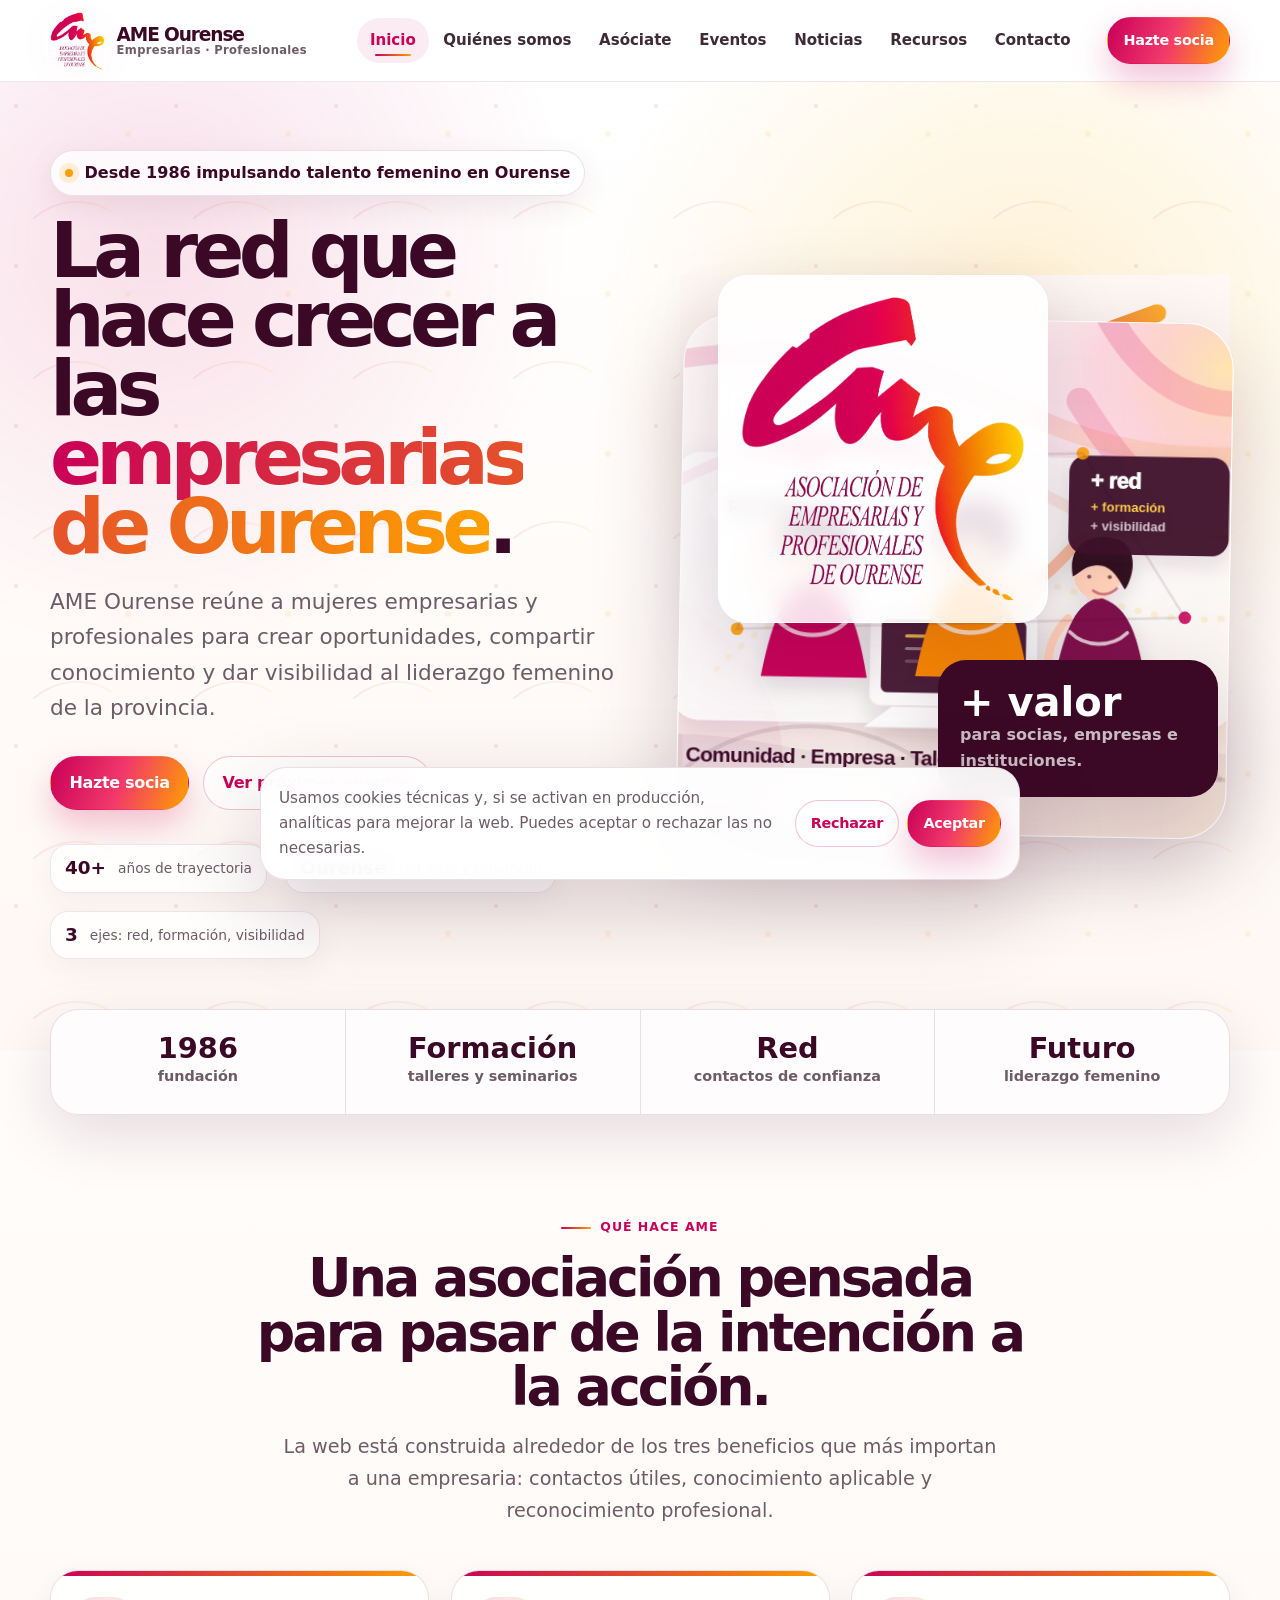
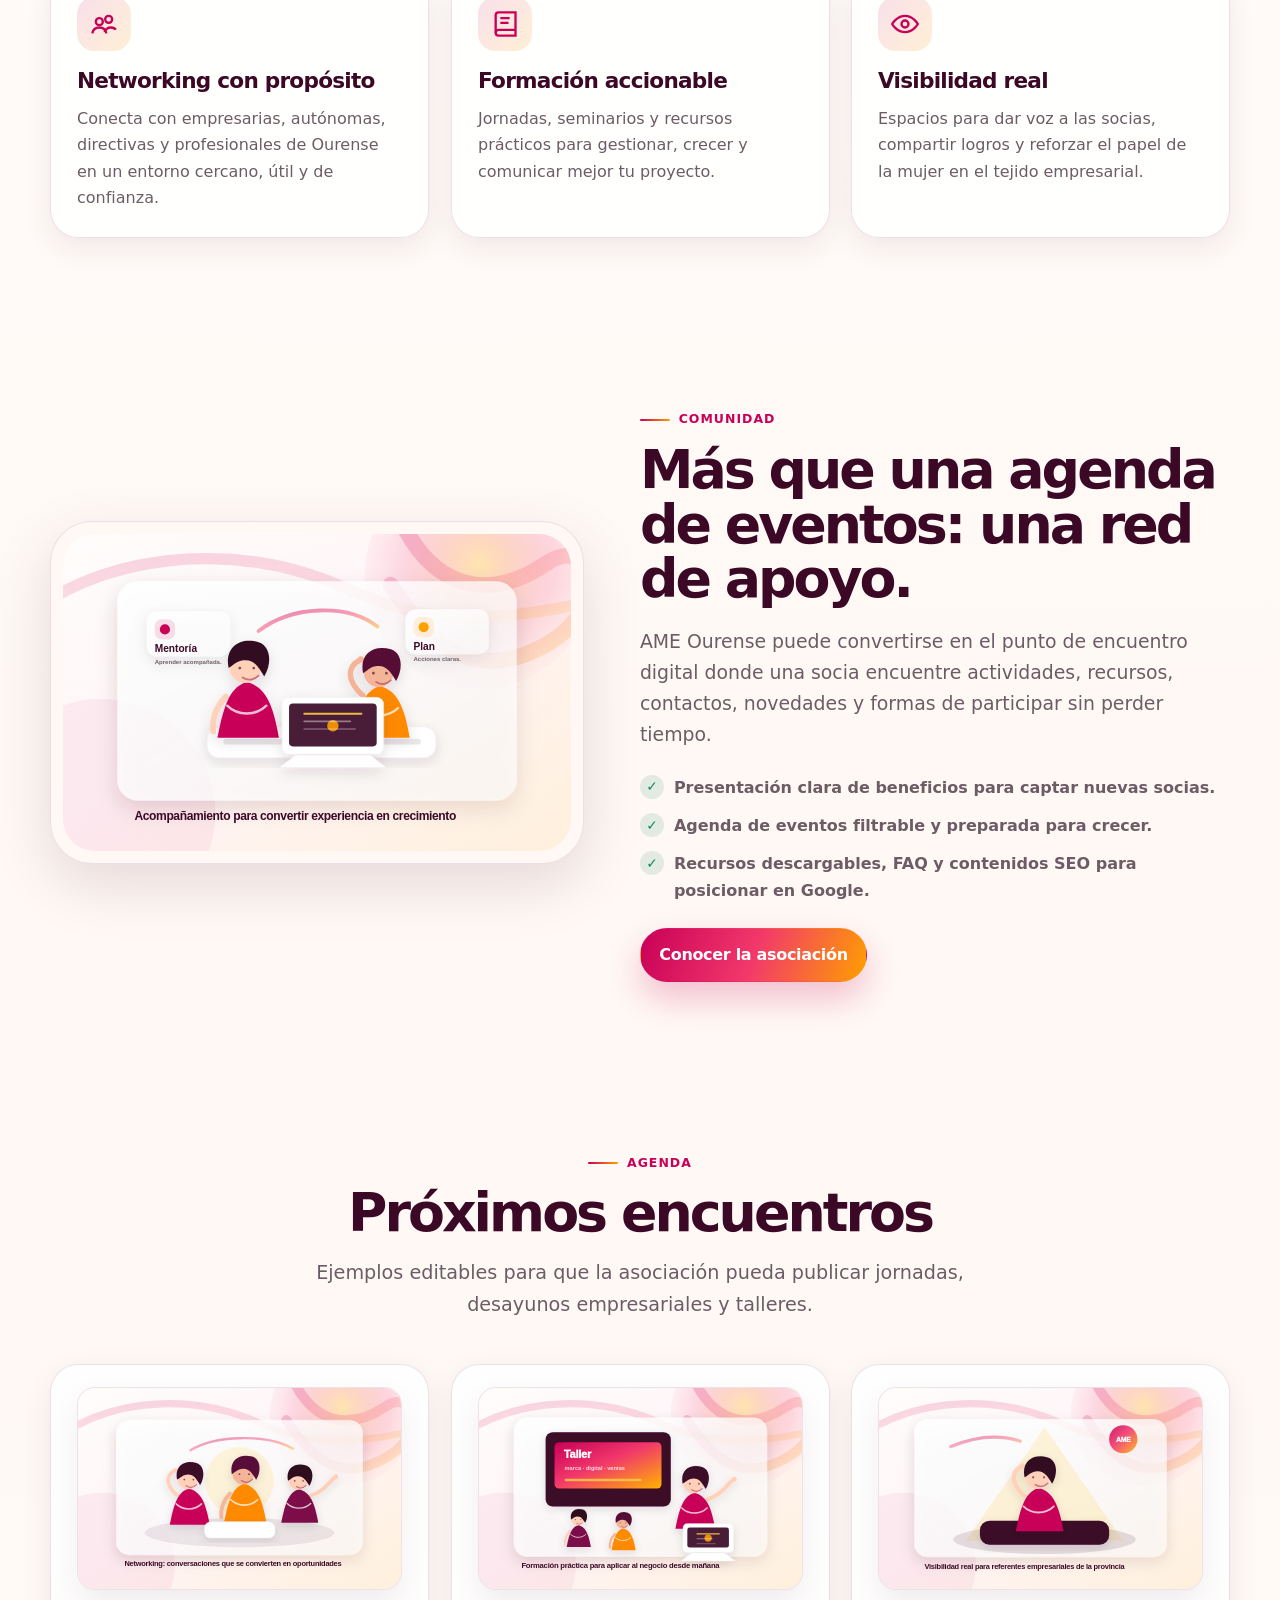
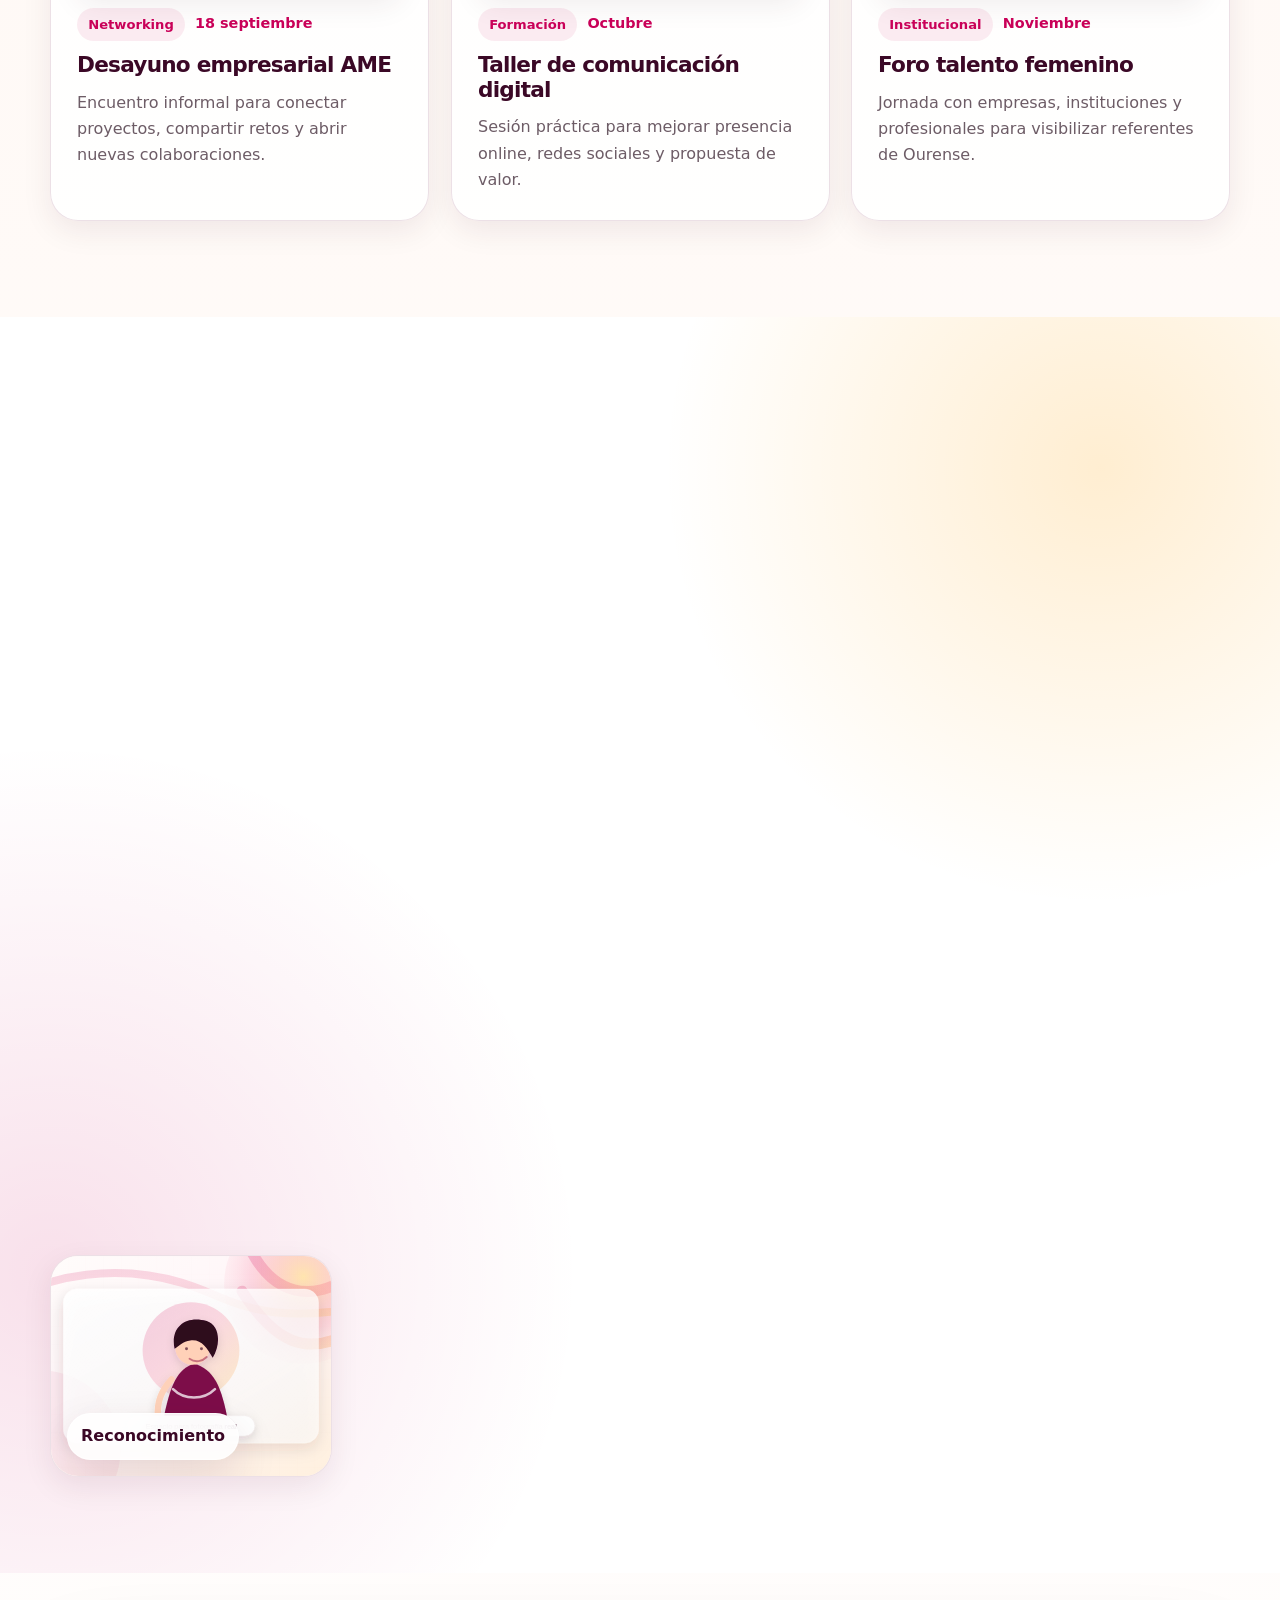
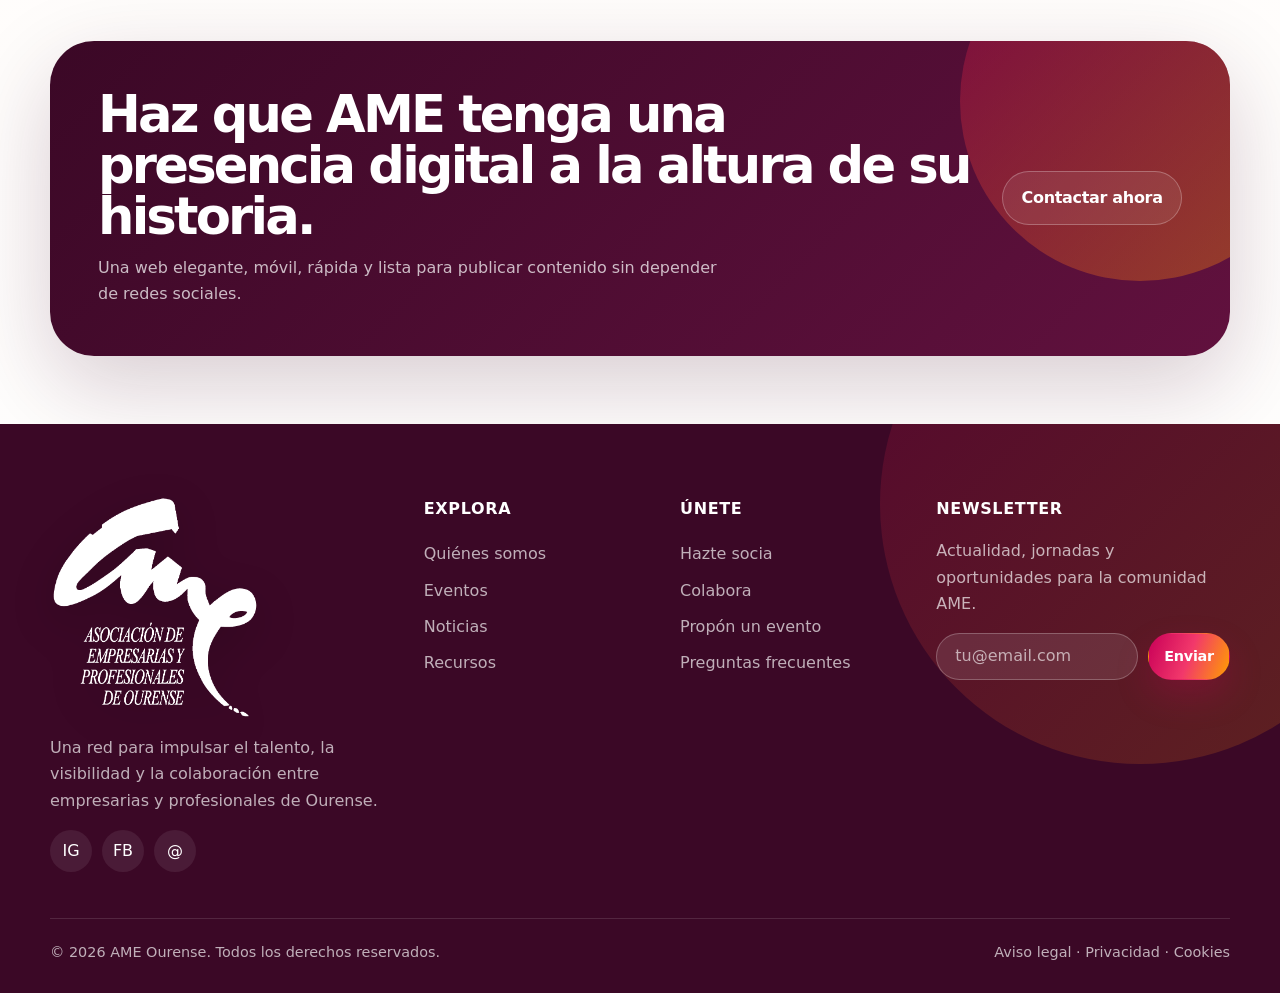
==== index.html @ e8eaccf3 "Primera version web AME Ourense" ====
<!doctype html>
<html lang="es">
<head>
  <meta charset="utf-8">
  <meta name="viewport" content="width=device-width, initial-scale=1">
  <title>AME Ourense — Asociación de Empresarias y Profesionales de Ourense</title>
  <meta name="description" content="Red de empresarias y profesionales de Ourense: formación, networking, visibilidad y apoyo al liderazgo femenino.">
  <meta name="theme-color" content="#c90058">
  <meta name="robots" content="index, follow">
  <meta property="og:type" content="website">
  <meta property="og:locale" content="es_ES">
  <meta property="og:title" content="AME Ourense — Asociación de Empresarias y Profesionales de Ourense">
  <meta property="og:description" content="Red de empresarias y profesionales de Ourense: formación, networking, visibilidad y apoyo al liderazgo femenino.">
  <meta property="og:image" content="assets/img/og-ame.jpg">
  <meta name="twitter:card" content="summary_large_image">
  <link rel="icon" href="assets/icons/favicon.svg" type="image/svg+xml">
  <link rel="apple-touch-icon" href="assets/icons/apple-touch-icon.png">
  <link rel="manifest" href="site.webmanifest">
  <link rel="preload" href="assets/css/styles.css" as="style">
  <link rel="stylesheet" href="assets/css/styles.css">
  
</head>
<body data-page="inicio">
  <a class="skip-link" href="#contenido">Saltar al contenido</a>
  <header class="site-header" aria-label="Cabecera principal">
    <div class="container nav-wrap">
      <a class="brand" href="index.html" aria-label="AME Ourense inicio">
        <img src="assets/img/logo-ame-transparent.png" alt="Logo AME Ourense">
        <span class="brand-text"><span class="brand-name">AME Ourense</span><span class="brand-kicker">Empresarias · Profesionales</span></span>
      </a>
      <nav class="main-nav" aria-label="Navegación principal">
        <a href="index.html" data-nav="inicio">Inicio</a>
<a href="sobre.html" data-nav="sobre">Quiénes somos</a>
<a href="asociate.html" data-nav="asociate">Asóciate</a>
<a href="eventos.html" data-nav="eventos">Eventos</a>
<a href="noticias.html" data-nav="noticias">Noticias</a>
<a href="recursos.html" data-nav="recursos">Recursos</a>
<a href="contacto.html" data-nav="contacto">Contacto</a>
      </nav>
      <div class="nav-actions">
        <a class="btn btn-primary btn-small" href="asociate.html">Hazte socia</a>
        <button class="menu-toggle" aria-label="Abrir menú" aria-expanded="false"><span></span><span></span><span></span></button>
      </div>
    </div>
  </header>
  <main id="contenido">

    <section class="hero">
      <div class="container hero-grid">
        <div class="hero-copy-wrap reveal">
          <div class="hero-badge"><span class="icon-dot"></span> Desde 1986 impulsando talento femenino en Ourense</div>
          <h1>La red que hace crecer a las <span class="gradient-text">empresarias de Ourense</span>.</h1>
          <p class="hero-copy">AME Ourense reúne a mujeres empresarias y profesionales para crear oportunidades, compartir conocimiento y dar visibilidad al liderazgo femenino de la provincia.</p>
          <div class="hero-actions">
            <a href="asociate.html" class="btn btn-primary">Hazte socia</a>
            <a href="eventos.html" class="btn btn-outline">Ver próximos eventos</a>
          </div>
          <div class="hero-proof" aria-label="Datos destacados">
            <div class="proof-card"><strong>40+</strong><span>años de trayectoria</span></div>
            <div class="proof-card"><strong>Ourense</strong><span>red local y provincial</span></div>
            <div class="proof-card"><strong>3</strong><span>ejes: red, formación, visibilidad</span></div>
          </div>
        </div>
        <div class="hero-visual reveal" aria-hidden="true">
          <span class="ribbon r1"></span><span class="ribbon r2"></span>
          <div class="hero-visual-card"><img class="illustration" src="assets/img/visuals/hero-women-business.svg" alt="Ilustración de empresarias y profesionales conectadas"></div>
          <div class="logo-floating"><img src="assets/img/logo-ame-transparent.png" alt="Logo AME Ourense"></div>
          <div class="metric-floating"><b>+ valor</b><span>para socias, empresas e instituciones.</span></div>
        </div>
      </div>
    </section>
    <section class="logo-strip">
      <div class="container strip-card reveal stagger">
        <div class="strip-item" style="--i:0"><strong>1986</strong><span>fundación</span></div>
        <div class="strip-item" style="--i:1"><strong>Formación</strong><span>talleres y seminarios</span></div>
        <div class="strip-item" style="--i:2"><strong>Red</strong><span>contactos de confianza</span></div>
        <div class="strip-item" style="--i:3"><strong>Futuro</strong><span>liderazgo femenino</span></div>
      </div>
    </section>
    <section class="section">
      <div class="container">
        <div class="section-head reveal"><span class="eyebrow">Qué hace AME</span><h2 class="section-title">Una asociación pensada para pasar de la intención a la acción.</h2><p class="section-subtitle">La web está construida alrededor de los tres beneficios que más importan a una empresaria: contactos útiles, conocimiento aplicable y reconocimiento profesional.</p></div>
        <div class="card-grid stagger"><article class="feature-card reveal" style="--i:0"><div class="card-icon"><svg viewBox="0 0 24 24" fill="none" stroke="currentColor" stroke-width="2"><path d="M16 11c1.66 0 3-1.34 3-3s-1.34-3-3-3-3 1.34-3 3 1.34 3 3 3Z"/><path d="M8 13c1.66 0 3-1.34 3-3S9.66 7 8 7s-3 1.34-3 3 1.34 3 3 3Z"/><path d="M2 20c.6-3.4 2.7-5 6-5s5.4 1.6 6 5"/><path d="M12.5 19c.8-2.7 2.8-4 5.5-4 2 0 3.4.7 4 2"/></svg></div><h3>Networking con propósito</h3><p>Conecta con empresarias, autónomas, directivas y profesionales de Ourense en un entorno cercano, útil y de confianza.</p></article>
<article class="feature-card reveal" style="--i:1"><div class="card-icon"><svg viewBox="0 0 24 24" fill="none" stroke="currentColor" stroke-width="2"><path d="M4 19.5A2.5 2.5 0 0 1 6.5 17H21"/><path d="M6.5 2H21v20H6.5A2.5 2.5 0 0 1 4 19.5v-15A2.5 2.5 0 0 1 6.5 2Z"/><path d="M8 7h8M8 11h7"/></svg></div><h3>Formación accionable</h3><p>Jornadas, seminarios y recursos prácticos para gestionar, crecer y comunicar mejor tu proyecto.</p></article>
<article class="feature-card reveal" style="--i:2"><div class="card-icon"><svg viewBox="0 0 24 24" fill="none" stroke="currentColor" stroke-width="2"><path d="M1 12s4-7 11-7 11 7 11 7-4 7-11 7S1 12 1 12Z"/><circle cx="12" cy="12" r="3"/></svg></div><h3>Visibilidad real</h3><p>Espacios para dar voz a las socias, compartir logros y reforzar el papel de la mujer en el tejido empresarial.</p></article></div>
      </div>
    </section>
    <section class="section section-tight">
      <div class="container split">
        <div class="image-card reveal"><img src="assets/img/visuals/gallery-mentoring.svg" alt="Ilustración de mentoría empresarial"></div>
        <div class="reveal">
          <span class="eyebrow">Comunidad</span><h2 class="section-title">Más que una agenda de eventos: una red de apoyo.</h2>
          <p class="lead">AME Ourense puede convertirse en el punto de encuentro digital donde una socia encuentre actividades, recursos, contactos, novedades y formas de participar sin perder tiempo.</p>
          <ul class="check-list">
            <li>Presentación clara de beneficios para captar nuevas socias.</li>
            <li>Agenda de eventos filtrable y preparada para crecer.</li>
            <li>Recursos descargables, FAQ y contenidos SEO para posicionar en Google.</li>
          </ul>
          <a class="btn btn-primary" href="sobre.html">Conocer la asociación</a>
        </div>
      </div>
    </section>
    <section class="section">
      <div class="container">
        <div class="section-head reveal"><span class="eyebrow">Agenda</span><h2 class="section-title">Próximos encuentros</h2><p class="section-subtitle">Ejemplos editables para que la asociación pueda publicar jornadas, desayunos empresariales y talleres.</p></div>
        <div class="card-grid stagger">
          <article class="event-card reveal" style="--i:0"><img class="card-media" src="assets/img/visuals/gallery-networking.svg" alt="Networking empresarial" loading="lazy"><div class="event-meta"><span class="pill">Networking</span><span>18 septiembre</span></div><h3>Desayuno empresarial AME</h3><p>Encuentro informal para conectar proyectos, compartir retos y abrir nuevas colaboraciones.</p></article>
          <article class="event-card reveal" style="--i:1"><img class="card-media" src="assets/img/visuals/gallery-training.svg" alt="Taller de comunicación digital" loading="lazy"><div class="event-meta"><span class="pill">Formación</span><span>Octubre</span></div><h3>Taller de comunicación digital</h3><p>Sesión práctica para mejorar presencia online, redes sociales y propuesta de valor.</p></article>
          <article class="event-card reveal" style="--i:2"><img class="card-media" src="assets/img/visuals/gallery-visibility.svg" alt="Foro de talento femenino" loading="lazy"><div class="event-meta"><span class="pill">Institucional</span><span>Noviembre</span></div><h3>Foro talento femenino</h3><p>Jornada con empresas, instituciones y profesionales para visibilizar referentes de Ourense.</p></article>
        </div>
      </div>
    </section>

<section class="section visual-gallery-section">
  <div class="container">
    <div class="section-head reveal"><span class="eyebrow">Identidad visual</span><h2 class="section-title">Una web más viva: imágenes para explicar comunidad, liderazgo y acción.</h2><p class="section-subtitle">Galería de ilustraciones originales incluidas en el paquete. Se pueden usar como cabeceras, publicaciones, banners o reemplazar por fotografías reales de AME cuando estén disponibles.</p></div>
    <div class="visual-gallery stagger">
      <figure class="visual-tile visual-tile-large reveal" style="--i:0"><img src="assets/img/visuals/gallery-leadership.svg" alt="Ilustración de liderazgo empresarial femenino" loading="lazy"><figcaption>Liderazgo empresarial</figcaption></figure>
      <figure class="visual-tile reveal" style="--i:1"><img src="assets/img/visuals/gallery-networking.svg" alt="Ilustración de networking empresarial" loading="lazy"><figcaption>Networking</figcaption></figure>
      <figure class="visual-tile reveal" style="--i:2"><img src="assets/img/visuals/gallery-training.svg" alt="Ilustración de formación profesional" loading="lazy"><figcaption>Formación</figcaption></figure>
      <figure class="visual-tile reveal" style="--i:3"><img src="assets/img/visuals/gallery-mentoring.svg" alt="Ilustración de mentoría y acompañamiento" loading="lazy"><figcaption>Mentoría</figcaption></figure>
      <figure class="visual-tile reveal" style="--i:4"><img src="assets/img/visuals/gallery-partnership.svg" alt="Ilustración de alianzas empresariales" loading="lazy"><figcaption>Alianzas</figcaption></figure>
      <figure class="visual-tile reveal" style="--i:5"><img src="assets/img/visuals/member-spotlight-3.svg" alt="Ilustración de reconocimiento a socias" loading="lazy"><figcaption>Reconocimiento</figcaption></figure>
    </div>
  </div>
</section>
    <section class="section section-tight">
      <div class="container band reveal">
        <div class="band-content">
          <div><h2>Haz que AME tenga una presencia digital a la altura de su historia.</h2><p>Una web elegante, móvil, rápida y lista para publicar contenido sin depender de redes sociales.</p></div>
          <a class="btn btn-outline" href="contacto.html">Contactar ahora</a>
        </div>
      </div>
    </section>

  </main>
  <footer class="site-footer">
    <div class="container footer-grid">
      <div class="footer-col">
        <img src="assets/img/logo-ame-white.png" class="footer-logo" alt="AME Ourense en blanco">
        <p>Una red para impulsar el talento, la visibilidad y la colaboración entre empresarias y profesionales de Ourense.</p>
        <div class="socials" aria-label="Redes sociales">
          <a href="https://www.instagram.com/ameourense/" aria-label="Instagram" target="_blank" rel="noopener">IG</a>
          <a href="https://www.facebook.com/AsociacionMujeresEmpresariasyProfesionalesOurense/" aria-label="Facebook" target="_blank" rel="noopener">FB</a>
          <a href="contacto.html" aria-label="Contacto por email">@</a>
        </div>
      </div>
      <div class="footer-col"><h3>Explora</h3>
        <a href="sobre.html">Quiénes somos</a><a href="eventos.html">Eventos</a><a href="noticias.html">Noticias</a><a href="recursos.html">Recursos</a>
      </div>
      <div class="footer-col"><h3>Únete</h3>
        <a href="asociate.html">Hazte socia</a><a href="contacto.html">Colabora</a><a href="contacto.html">Propón un evento</a><a href="recursos.html#faq">Preguntas frecuentes</a>
      </div>
      <div class="footer-col"><h3>Newsletter</h3>
        <p>Actualidad, jornadas y oportunidades para la comunidad AME.</p>
        <form class="newsletter" data-newsletter>
          <input type="email" placeholder="tu@email.com" aria-label="Email para newsletter" required>
          <button class="btn btn-primary btn-small" type="submit">Enviar</button>
        </form>
      </div>
    </div>
    <div class="container footer-bottom">
      <span>© <span id="year">2026</span> AME Ourense. Todos los derechos reservados.</span>
      <span><a href="aviso-legal.html">Aviso legal</a> · <a href="privacidad.html">Privacidad</a> · <a href="cookies.html">Cookies</a></span>
    </div>
  </footer>
  <div class="cookie-banner" role="dialog" aria-label="Aviso de cookies">
    <p>Usamos cookies técnicas y, si se activan en producción, analíticas para mejorar la web. Puedes aceptar o rechazar las no necesarias.</p>
    <div class="cookie-actions"><button class="btn btn-outline btn-small" data-cookie-choice="reject">Rechazar</button><button class="btn btn-primary btn-small" data-cookie-choice="accept">Aceptar</button></div>
  </div>
  <script src="assets/js/main.js" defer></script>
</body>
</html>
---- assets/css/styles.css ----
/*
  AME Ourense Premium Static Website
  Responsive, accessible and animated static package.
  Main colors inspired by the uploaded AME logo.
*/
:root{
  --ame-rose:#c90058;
  --ame-rose-2:#f2386b;
  --ame-orange:#ff9f00;
  --ame-gold:#ffcf4a;
  --ame-plum:#3b0826;
  --ame-ink:#23131d;
  --ame-muted:#6d5c66;
  --ame-line:#eadde4;
  --ame-soft:#fff8f4;
  --ame-soft-2:#f7eef4;
  --ame-white:#ffffff;
  --ame-success:#0f8a61;
  --shadow-sm:0 10px 30px rgba(59,8,38,.08);
  --shadow-md:0 20px 60px rgba(59,8,38,.13);
  --shadow-xl:0 30px 90px rgba(59,8,38,.20);
  --radius-lg:28px;
  --radius-md:18px;
  --radius-sm:12px;
  --container:1180px;
  --header-h:82px;
  --ease:cubic-bezier(.2,.75,.2,1);
}
*{box-sizing:border-box}
html{scroll-behavior:smooth; text-size-adjust:100%; -webkit-text-size-adjust:100%}
body{margin:0; font-family:Inter, ui-sans-serif, system-ui, -apple-system, BlinkMacSystemFont, "Segoe UI", Roboto, Arial, sans-serif; color:var(--ame-ink); background:linear-gradient(180deg,#fff 0%,#fff8f4 45%,#fff 100%); line-height:1.65; overflow-x:hidden}
body.menu-open{overflow:hidden}
a{color:inherit; text-decoration:none}
img,svg{max-width:100%; height:auto; display:block}
button,input,select,textarea{font:inherit}
::selection{background:rgba(201,0,88,.18)}
.skip-link{position:absolute;top:-80px;left:12px;z-index:9999;background:var(--ame-plum);color:#fff;padding:.75rem 1rem;border-radius:999px;transition:top .2s ease}.skip-link:focus{top:12px}
.container{width:min(var(--container), calc(100% - 40px)); margin-inline:auto}
.section{padding:96px 0; position:relative}
.section-tight{padding:68px 0}.section-head{max-width:780px; margin:0 auto 44px; text-align:center}.eyebrow{display:inline-flex; align-items:center; gap:.55rem; color:var(--ame-rose); font-weight:800; letter-spacing:.08em; text-transform:uppercase; font-size:.78rem}.eyebrow::before{content:""; width:30px; height:2px; border-radius:2px; background:linear-gradient(90deg,var(--ame-rose),var(--ame-orange))}.section-title{font-size:clamp(2rem,4.2vw,4.25rem); line-height:1.02; margin:.8rem 0 1rem; letter-spacing:-.055em; color:var(--ame-plum)}.section-subtitle{font-size:clamp(1rem,1.5vw,1.22rem); color:var(--ame-muted); max-width:720px; margin:0 auto}.gradient-text{background:linear-gradient(90deg,var(--ame-rose),var(--ame-orange));-webkit-background-clip:text;background-clip:text;color:transparent}.muted{color:var(--ame-muted)}.tiny{font-size:.86rem;color:var(--ame-muted)}.lead{font-size:1.18rem;color:var(--ame-muted)}
.site-header{height:var(--header-h); position:sticky; top:0; z-index:1000; background:rgba(255,255,255,.78); backdrop-filter:blur(18px); -webkit-backdrop-filter:blur(18px); border-bottom:1px solid rgba(234,221,228,.72); transition:box-shadow .25s var(--ease), background .25s var(--ease)}.site-header.is-scrolled{box-shadow:0 12px 40px rgba(59,8,38,.08); background:rgba(255,255,255,.92)}.nav-wrap{height:100%; display:flex; align-items:center; gap:24px}.brand{display:flex;align-items:center;gap:12px;min-width:0}.brand img{height:58px;width:auto;filter:drop-shadow(0 12px 20px rgba(201,0,88,.08))}.brand-text{display:grid;line-height:1.05}.brand-name{font-weight:900;letter-spacing:-.06em;font-size:1.16rem;color:var(--ame-plum)}.brand-kicker{font-size:.72rem;color:var(--ame-muted);font-weight:700;letter-spacing:.03em}.main-nav{margin-left:auto;display:flex;align-items:center;gap:2px}.main-nav a{position:relative;padding:.65rem .8rem;border-radius:999px;color:#3e2b36;font-weight:760;font-size:.94rem;transition:background .2s,color .2s,transform .2s}.main-nav a:hover,.main-nav a.active{background:rgba(201,0,88,.08);color:var(--ame-rose)}.main-nav a::after{content:"";position:absolute;left:18px;right:18px;bottom:7px;height:2px;border-radius:2px;background:linear-gradient(90deg,var(--ame-rose),var(--ame-orange));transform:scaleX(0);transform-origin:left;transition:transform .22s var(--ease)}.main-nav a:hover::after,.main-nav a.active::after{transform:scaleX(1)}.nav-actions{display:flex;align-items:center;gap:10px}.menu-toggle{display:none; width:46px;height:46px;border:0;border-radius:999px;background:rgba(201,0,88,.08);color:var(--ame-plum);cursor:pointer;position:relative}.menu-toggle span{display:block;width:20px;height:2px;background:currentColor;border-radius:5px;position:absolute;left:13px;transition:.25s var(--ease)}.menu-toggle span:nth-child(1){top:16px}.menu-toggle span:nth-child(2){top:22px}.menu-toggle span:nth-child(3){top:28px}.menu-open .menu-toggle span:nth-child(1){top:22px;transform:rotate(45deg)}.menu-open .menu-toggle span:nth-child(2){opacity:0}.menu-open .menu-toggle span:nth-child(3){top:22px;transform:rotate(-45deg)}
.btn{display:inline-flex;align-items:center;justify-content:center;gap:.55rem;min-height:48px;padding:.8rem 1.15rem;border-radius:999px;border:1px solid transparent;font-weight:900;letter-spacing:-.02em;cursor:pointer;transition:transform .2s var(--ease), box-shadow .2s var(--ease), background .2s, color .2s, border-color .2s;white-space:nowrap}.btn:hover{transform:translateY(-2px)}.btn-primary{color:white;background:linear-gradient(110deg,var(--ame-rose),var(--ame-rose-2) 50%,var(--ame-orange));box-shadow:0 16px 34px rgba(201,0,88,.24)}.btn-primary:hover{box-shadow:0 22px 48px rgba(201,0,88,.31)}.btn-outline{border-color:rgba(201,0,88,.24);color:var(--ame-rose);background:rgba(255,255,255,.74)}.btn-outline:hover{background:#fff;border-color:var(--ame-rose);box-shadow:0 12px 32px rgba(59,8,38,.09)}.btn-dark{background:var(--ame-plum);color:#fff;box-shadow:0 16px 38px rgba(59,8,38,.2)}.btn-small{min-height:40px;padding:.65rem .95rem;font-size:.9rem}.icon-dot{width:.55rem;height:.55rem;background:var(--ame-orange);border-radius:99px;box-shadow:0 0 0 6px rgba(255,159,0,.14)}
.hero{position:relative;min-height:calc(100svh - var(--header-h));display:grid;align-items:center;overflow:hidden;padding:68px 0 92px;background:radial-gradient(circle at 12% 16%,rgba(201,0,88,.12),transparent 30%),radial-gradient(circle at 80% 25%,rgba(255,176,0,.16),transparent 34%),linear-gradient(180deg,#fff,#fff8f4)}.hero::before{content:"";position:absolute;inset:0;background-image:url('../img/pattern.svg');opacity:.65;pointer-events:none}.hero-grid{position:relative;z-index:1;display:grid;grid-template-columns:1.02fr .98fr;gap:58px;align-items:center}.hero-badge{display:inline-flex;align-items:center;gap:.7rem;background:rgba(255,255,255,.8);border:1px solid rgba(234,221,228,.9);box-shadow:var(--shadow-sm);border-radius:999px;padding:.55rem .85rem;font-weight:800;color:var(--ame-plum);margin-bottom:20px}.hero h1{font-size:clamp(2.7rem,6vw,6.7rem);line-height:.9;margin:0 0 22px;color:var(--ame-plum);letter-spacing:-.075em}.hero-copy{font-size:clamp(1.08rem,1.7vw,1.35rem);color:var(--ame-muted);max-width:650px;margin:0 0 30px}.hero-actions{display:flex;gap:14px;flex-wrap:wrap;align-items:center}.hero-proof{display:flex;gap:18px;align-items:center;margin-top:34px;flex-wrap:wrap}.proof-card{display:flex;align-items:center;gap:12px;background:rgba(255,255,255,.78);border:1px solid rgba(234,221,228,.75);border-radius:18px;padding:12px 14px;box-shadow:0 10px 30px rgba(59,8,38,.05)}.proof-card strong{font-size:1.15rem;color:var(--ame-plum);line-height:1}.proof-card span{font-size:.86rem;color:var(--ame-muted);display:block}.hero-visual{position:relative;min-height:560px}.hero-visual-card{position:absolute;inset:44px 0 0 0;border-radius:46px;background:linear-gradient(135deg,rgba(255,255,255,.95),rgba(255,248,244,.72));border:1px solid rgba(255,255,255,.95);box-shadow:var(--shadow-xl);overflow:hidden;transform:rotate(1deg)}.hero-visual-card img.illustration{width:100%;height:100%;object-fit:cover;opacity:.98}.logo-floating{position:absolute;left:38px;top:0;width:min(360px,60%);background:rgba(255,255,255,.86);border:1px solid rgba(255,255,255,.9);border-radius:30px;padding:18px;box-shadow:0 28px 80px rgba(59,8,38,.18);backdrop-filter:blur(12px);animation:floaty 5s ease-in-out infinite}.metric-floating{position:absolute;right:12px;bottom:38px;width:min(280px,52%);border-radius:28px;padding:22px;background:var(--ame-plum);color:white;box-shadow:var(--shadow-xl);animation:floaty 5.6s ease-in-out infinite reverse}.metric-floating b{display:block;font-size:2.5rem;line-height:1}.metric-floating span{color:rgba(255,255,255,.72);font-weight:700}.ribbon{position:absolute;border-radius:999px;background:linear-gradient(90deg,var(--ame-rose),var(--ame-orange));filter:blur(.1px);opacity:.82}.ribbon.r1{width:210px;height:18px;right:58px;top:62px;transform:rotate(-20deg);animation:drift 8s ease-in-out infinite}.ribbon.r2{width:130px;height:13px;left:5px;bottom:120px;transform:rotate(24deg);animation:drift 7s ease-in-out infinite reverse}@keyframes floaty{0%,100%{transform:translateY(0)}50%{transform:translateY(-15px)}}@keyframes drift{0%,100%{transform:translateY(0) rotate(-20deg)}50%{transform:translateY(12px) rotate(-14deg)}}
.logo-strip{position:relative;z-index:2;margin-top:-42px}.strip-card{display:grid;grid-template-columns:repeat(4,1fr);gap:1px;background:rgba(234,221,228,.9);border:1px solid rgba(234,221,228,.9);border-radius:28px;overflow:hidden;box-shadow:var(--shadow-md)}.strip-item{background:rgba(255,255,255,.9);padding:24px;text-align:center}.strip-item strong{display:block;font-size:1.8rem;color:var(--ame-plum);line-height:1}.strip-item span{font-weight:730;color:var(--ame-muted);font-size:.9rem}.card-grid{display:grid;grid-template-columns:repeat(3,1fr);gap:22px}.feature-card,.event-card,.news-card,.resource-card,.value-card,.team-card,.plan-card{position:relative;background:rgba(255,255,255,.86);border:1px solid rgba(234,221,228,.9);border-radius:var(--radius-lg);padding:26px;box-shadow:var(--shadow-sm);transition:transform .22s var(--ease), box-shadow .22s var(--ease), border-color .22s;overflow:hidden}.feature-card:hover,.event-card:hover,.news-card:hover,.resource-card:hover,.value-card:hover,.team-card:hover,.plan-card:hover{transform:translateY(-7px);box-shadow:var(--shadow-md);border-color:rgba(201,0,88,.25)}.feature-card::before,.plan-card.highlight::before{content:"";position:absolute;inset:0 0 auto;height:5px;background:linear-gradient(90deg,var(--ame-rose),var(--ame-orange))}.card-icon{width:54px;height:54px;border-radius:17px;display:grid;place-items:center;background:linear-gradient(135deg,rgba(201,0,88,.12),rgba(255,159,0,.16));color:var(--ame-rose);margin-bottom:18px}.card-icon svg{width:28px;height:28px}.feature-card h3,.event-card h3,.news-card h3,.resource-card h3,.value-card h3,.plan-card h3{font-size:1.35rem;line-height:1.15;margin:.3rem 0 .75rem;letter-spacing:-.035em;color:var(--ame-plum)}.feature-card p,.event-card p,.news-card p,.resource-card p,.value-card p,.plan-card p{color:var(--ame-muted);margin:0}.split{display:grid;grid-template-columns:.95fr 1.05fr;gap:56px;align-items:center}.split.reverse{grid-template-columns:1.05fr .95fr}.image-card{border-radius:42px;background:#fff;border:1px solid rgba(234,221,228,.9);box-shadow:var(--shadow-md);overflow:hidden;padding:12px}.image-card img{border-radius:32px;width:100%}.quote-card{border-radius:var(--radius-lg);background:linear-gradient(135deg,var(--ame-plum),#5d0d39);color:#fff;padding:34px;box-shadow:var(--shadow-md)}.quote-card blockquote{margin:0;font-size:1.4rem;line-height:1.35;letter-spacing:-.03em}.quote-card cite{display:block;color:rgba(255,255,255,.72);margin-top:16px;font-style:normal}.band{background:linear-gradient(135deg,var(--ame-plum),#61113e);color:white;border-radius:44px;padding:48px;position:relative;overflow:hidden;box-shadow:var(--shadow-xl)}.band::before{content:"";position:absolute;right:-90px;top:-120px;width:360px;height:360px;border-radius:50%;background:linear-gradient(135deg,var(--ame-rose),var(--ame-orange));opacity:.35}.band-content{position:relative;z-index:1;display:flex;align-items:center;justify-content:space-between;gap:24px}.band h2{font-size:clamp(2rem,4vw,3.7rem);line-height:1;margin:0;letter-spacing:-.055em}.band p{color:rgba(255,255,255,.72);max-width:620px;margin:.8rem 0 0}.band .btn-outline{background:rgba(255,255,255,.08);color:#fff;border-color:rgba(255,255,255,.26)}.page-hero{padding:86px 0 58px;background:radial-gradient(circle at 16% 16%,rgba(201,0,88,.12),transparent 35%),radial-gradient(circle at 80% 20%,rgba(255,159,0,.15),transparent 32%),linear-gradient(180deg,#fff,#fff8f4);border-bottom:1px solid rgba(234,221,228,.7)}.breadcrumbs{display:flex;align-items:center;gap:10px;color:var(--ame-muted);font-weight:760;font-size:.92rem;margin-bottom:18px}.breadcrumbs a{color:var(--ame-rose)}.page-title{font-size:clamp(2.4rem,6vw,6rem);line-height:.95;margin:0 0 18px;color:var(--ame-plum);letter-spacing:-.07em;max-width:950px}.page-intro{font-size:clamp(1.05rem,1.55vw,1.3rem);max-width:780px;color:var(--ame-muted);margin:0}.timeline{position:relative;display:grid;gap:18px;margin-top:30px}.timeline::before{content:"";position:absolute;left:18px;top:10px;bottom:10px;width:2px;background:linear-gradient(var(--ame-rose),var(--ame-orange));opacity:.35}.timeline-item{position:relative;padding-left:56px}.timeline-item::before{content:"";position:absolute;left:8px;top:7px;width:22px;height:22px;border-radius:50%;background:#fff;border:5px solid var(--ame-rose);box-shadow:0 0 0 7px rgba(201,0,88,.08)}.timeline-item h3{margin:0 0 6px;color:var(--ame-plum)}.timeline-item p{margin:0;color:var(--ame-muted)}.values-grid{display:grid;grid-template-columns:repeat(4,1fr);gap:18px}.team-grid{display:grid;grid-template-columns:repeat(3,1fr);gap:22px}.avatar{width:78px;height:78px;border-radius:50%;background:linear-gradient(135deg,var(--ame-rose),var(--ame-orange));display:grid;place-items:center;color:#fff;font-size:1.5rem;font-weight:900;box-shadow:0 16px 40px rgba(201,0,88,.22)}.plan-grid{display:grid;grid-template-columns:repeat(3,1fr);gap:22px;align-items:stretch}.price{font-size:2.7rem;font-weight:950;letter-spacing:-.07em;color:var(--ame-plum);margin:16px 0 6px}.price span{font-size:1rem;color:var(--ame-muted);font-weight:750;letter-spacing:0}.check-list{display:grid;gap:12px;margin:24px 0;padding:0;list-style:none}.check-list li{display:flex;gap:10px;align-items:flex-start;color:var(--ame-muted);font-weight:620}.check-list li::before{content:"✓";flex:0 0 24px;width:24px;height:24px;border-radius:50%;display:grid;place-items:center;background:rgba(15,138,97,.12);color:var(--ame-success);font-weight:900;font-size:.86rem}.process{counter-reset:step;display:grid;grid-template-columns:repeat(4,1fr);gap:18px}.process-card{counter-increment:step;background:#fff;border:1px solid rgba(234,221,228,.9);border-radius:24px;padding:24px;box-shadow:var(--shadow-sm)}.process-card::before{content:counter(step);width:42px;height:42px;border-radius:50%;display:grid;place-items:center;background:linear-gradient(135deg,var(--ame-rose),var(--ame-orange));color:#fff;font-weight:950;margin-bottom:14px}.filter-bar{display:flex;flex-wrap:wrap;gap:10px;justify-content:center;margin-bottom:30px}.filter-btn{border:1px solid rgba(201,0,88,.18);background:#fff;color:var(--ame-plum);border-radius:999px;padding:.72rem 1rem;font-weight:850;cursor:pointer;transition:.2s}.filter-btn.active,.filter-btn:hover{background:var(--ame-rose);color:#fff;border-color:var(--ame-rose)}.event-meta,.news-meta{display:flex;gap:10px;align-items:center;flex-wrap:wrap;font-weight:820;color:var(--ame-rose);font-size:.9rem;margin-bottom:12px}.pill{display:inline-flex;align-items:center;border-radius:999px;background:rgba(201,0,88,.08);color:var(--ame-rose);padding:.35rem .7rem;font-weight:850;font-size:.82rem}.news-card.featured{grid-column:span 2;display:grid;grid-template-columns:.85fr 1.15fr;gap:20px;align-items:center}.news-visual{min-height:200px;border-radius:22px;background:linear-gradient(135deg,rgba(201,0,88,.12),rgba(255,159,0,.16));display:grid;place-items:center;color:var(--ame-rose)}.news-visual svg{width:78px;height:78px}.resource-card .resource-top{display:flex;align-items:center;justify-content:space-between;gap:12px;margin-bottom:10px}.faq{display:grid;gap:12px;max-width:900px;margin:0 auto}.faq-item{background:#fff;border:1px solid rgba(234,221,228,.95);border-radius:20px;box-shadow:0 10px 28px rgba(59,8,38,.05);overflow:hidden}.faq-question{width:100%;border:0;background:transparent;text-align:left;padding:20px 22px;display:flex;justify-content:space-between;gap:18px;align-items:center;color:var(--ame-plum);font-weight:950;cursor:pointer}.faq-question span:last-child{font-size:1.35rem;color:var(--ame-rose);transition:transform .2s}.faq-item.open .faq-question span:last-child{transform:rotate(45deg)}.faq-answer{display:none;padding:0 22px 20px;color:var(--ame-muted)}.faq-item.open .faq-answer{display:block}.contact-grid{display:grid;grid-template-columns:.9fr 1.1fr;gap:28px;align-items:start}.contact-card{background:#fff;border:1px solid rgba(234,221,228,.9);border-radius:28px;padding:26px;box-shadow:var(--shadow-sm)}.contact-list{list-style:none;margin:0;padding:0;display:grid;gap:16px}.contact-list li{display:flex;gap:12px;color:var(--ame-muted);font-weight:620}.contact-list b{color:var(--ame-plum);display:block}.map-card{height:260px;border-radius:24px;background:radial-gradient(circle at 65% 25%,rgba(255,159,0,.18),transparent 30%),linear-gradient(135deg,#fff8f4,#fff);border:1px solid rgba(234,221,228,.9);position:relative;overflow:hidden;display:grid;place-items:center;text-align:center;padding:22px}.map-card::before{content:"";position:absolute;inset:0;background-image:url('../img/pattern.svg');opacity:.75}.map-card .pin{position:relative;z-index:1;width:62px;height:62px;border-radius:50% 50% 50% 0;background:linear-gradient(135deg,var(--ame-rose),var(--ame-orange));transform:rotate(-45deg);display:grid;place-items:center;box-shadow:0 20px 44px rgba(201,0,88,.25)}.map-card .pin::after{content:"";width:22px;height:22px;border-radius:50%;background:#fff}.form{display:grid;gap:16px}.field{display:grid;gap:7px}.field label,.consent label{font-weight:850;color:var(--ame-plum);font-size:.94rem}.field input,.field select,.field textarea{width:100%;border:1px solid rgba(234,221,228,.95);background:#fff;border-radius:16px;padding:14px 15px;color:var(--ame-ink);outline:none;transition:border .2s, box-shadow .2s}.field input:focus,.field select:focus,.field textarea:focus{border-color:var(--ame-rose);box-shadow:0 0 0 5px rgba(201,0,88,.1)}.field textarea{min-height:150px;resize:vertical}.consent{display:flex;align-items:flex-start;gap:10px;color:var(--ame-muted);font-size:.92rem}.consent input{margin-top:5px;accent-color:var(--ame-rose)}.form-note{display:none;border-radius:16px;padding:13px 15px;font-weight:750}.form-note.show{display:block}.form-note.success{background:rgba(15,138,97,.10);color:var(--ame-success);border:1px solid rgba(15,138,97,.20)}.form-note.error{background:rgba(201,0,88,.08);color:var(--ame-rose);border:1px solid rgba(201,0,88,.18)}.legal-content{max-width:900px;margin:0 auto;background:#fff;border:1px solid rgba(234,221,228,.9);border-radius:30px;padding:34px;box-shadow:var(--shadow-sm)}.legal-content h2{color:var(--ame-plum);letter-spacing:-.035em}.legal-content a{color:var(--ame-rose);font-weight:800}.newsletter{display:grid;grid-template-columns:1fr auto;gap:10px;max-width:560px}.newsletter input{border:1px solid rgba(255,255,255,.24);background:rgba(255,255,255,.1);color:#fff;border-radius:999px;padding:0 18px;outline:none}.newsletter input::placeholder{color:rgba(255,255,255,.62)}.newsletter input:focus{box-shadow:0 0 0 5px rgba(255,255,255,.12)}.site-footer{background:var(--ame-plum);color:#fff;padding:72px 0 28px;position:relative;overflow:hidden}.site-footer::before{content:"";position:absolute;right:-120px;top:-180px;width:520px;height:520px;border-radius:50%;background:linear-gradient(135deg,var(--ame-rose),var(--ame-orange));opacity:.18}.footer-grid{position:relative;z-index:1;display:grid;grid-template-columns:1.15fr .75fr .75fr 1fr;gap:36px}.footer-logo{width:210px;filter:drop-shadow(0 14px 22px rgba(0,0,0,.16));margin-bottom:16px}.footer-col h3{margin:0 0 14px;font-size:1rem;letter-spacing:.04em;text-transform:uppercase;color:#fff}.footer-col p,.footer-col a,.footer-bottom{color:rgba(255,255,255,.68)}.footer-col a{display:block;padding:5px 0;transition:color .2s}.footer-col a:hover{color:#fff}.socials{display:flex;gap:10px;flex-wrap:wrap;margin-top:16px}.socials a{width:42px;height:42px;border-radius:50%;display:grid;place-items:center;background:rgba(255,255,255,.08);color:#fff}.footer-bottom{position:relative;z-index:1;border-top:1px solid rgba(255,255,255,.12);margin-top:46px;padding-top:22px;display:flex;justify-content:space-between;gap:18px;flex-wrap:wrap;font-size:.9rem}.cookie-banner{position:fixed;z-index:2000;left:20px;right:20px;bottom:20px;max-width:760px;margin-inline:auto;background:rgba(255,255,255,.94);backdrop-filter:blur(16px);border:1px solid rgba(234,221,228,.95);box-shadow:var(--shadow-xl);border-radius:26px;padding:18px;display:none;gap:18px;align-items:center}.cookie-banner.show{display:flex}.cookie-banner p{margin:0;color:var(--ame-muted);font-size:.95rem}.cookie-actions{display:flex;gap:8px;flex:0 0 auto}.reveal{opacity:0;transform:translateY(22px);transition:opacity .7s var(--ease), transform .7s var(--ease)}.reveal.visible{opacity:1;transform:none}.stagger > *{transition-delay:calc(var(--i,0) * 80ms)}.mobile-only{display:none}.desktop-only{display:inline-flex}
@media (max-width:1060px){.main-nav{position:fixed;left:18px;right:18px;top:calc(var(--header-h) + 12px);background:rgba(255,255,255,.96);border:1px solid rgba(234,221,228,.95);border-radius:28px;box-shadow:var(--shadow-xl);padding:16px;display:grid;gap:4px;opacity:0;visibility:hidden;transform:translateY(-12px) scale(.98);transition:.2s var(--ease)}.menu-open .main-nav{opacity:1;visibility:visible;transform:none}.main-nav a{padding:1rem 1.1rem}.nav-actions .btn{display:none}.menu-toggle{display:block;margin-left:auto}.hero-grid,.split,.split.reverse,.contact-grid{grid-template-columns:1fr}.hero-visual{min-height:480px}.values-grid,.process{grid-template-columns:repeat(2,1fr)}.footer-grid{grid-template-columns:1fr 1fr}.news-card.featured{grid-column:auto;grid-template-columns:1fr}.desktop-only{display:none}.mobile-only{display:inline-flex}}
@media (max-width:760px){:root{--header-h:72px}.container{width:min(100% - 28px,var(--container))}.section{padding:68px 0}.section-tight{padding:50px 0}.brand img{height:48px}.brand-kicker{display:none}.hero{padding:46px 0 76px;min-height:auto}.hero-grid{gap:34px}.hero h1{font-size:clamp(2.8rem,15vw,4.5rem)}.hero-actions{align-items:stretch}.hero-actions .btn{width:100%}.hero-proof{display:grid;grid-template-columns:1fr 1fr;gap:10px}.proof-card{padding:10px}.proof-card strong{font-size:1rem}.hero-visual{min-height:360px}.hero-visual-card{inset:36px 0 0 0;border-radius:32px}.logo-floating{left:12px;width:64%;padding:12px;border-radius:20px}.metric-floating{right:4px;bottom:18px;width:56%;padding:16px;border-radius:20px}.metric-floating b{font-size:1.9rem}.strip-card{grid-template-columns:1fr 1fr;border-radius:22px}.strip-item{padding:18px 12px}.card-grid,.team-grid,.plan-grid{grid-template-columns:1fr}.values-grid,.process{grid-template-columns:1fr}.band{padding:30px;border-radius:28px}.band-content{display:grid}.page-hero{padding:58px 0 42px}.page-title{font-size:clamp(2.5rem,14vw,4rem)}.contact-card,.legal-content{padding:22px;border-radius:22px}.footer-grid{grid-template-columns:1fr}.footer-bottom{display:grid}.newsletter{grid-template-columns:1fr}.newsletter input{min-height:48px}.cookie-banner{display:none;align-items:stretch;flex-direction:column}.cookie-banner.show{display:flex}.cookie-actions{width:100%;display:grid;grid-template-columns:1fr 1fr}.btn{width:auto}.nav-wrap{gap:8px}.brand-name{font-size:1.05rem}.ribbon{display:none}}
@media (max-width:420px){.hero-proof,.strip-card{grid-template-columns:1fr}.brand-text{display:none}.card-grid{gap:16px}.feature-card,.event-card,.news-card,.resource-card,.value-card,.team-card,.plan-card{padding:22px;border-radius:22px}}
@media (prefers-reduced-motion: reduce){*,*::before,*::after{animation:none!important;transition:none!important;scroll-behavior:auto!important}.reveal{opacity:1;transform:none}}


/* === Premium image system added: original visual assets, gallery, media cards === */
img{max-width:100%;height:auto}
.hero-visual-card .illustration{filter:drop-shadow(0 28px 45px rgba(59,8,38,.14));transform:scale(1.02)}
.card-media{display:block;width:100%;aspect-ratio:16/10;object-fit:cover;border-radius:18px;margin:-4px 0 18px;background:#fff8f4;border:1px solid rgba(234,221,228,.82);box-shadow:0 14px 30px rgba(59,8,38,.08);transition:transform .45s var(--ease), box-shadow .45s var(--ease)}
.feature-card:hover .card-media,.event-card:hover .card-media,.news-card:hover .card-media,.resource-card:hover .card-media{transform:translateY(-4px) scale(1.015);box-shadow:0 22px 44px rgba(59,8,38,.14)}
.page-visual-strip{padding:18px 0 0;background:linear-gradient(180deg,#fff8f4 0%,#fff 100%)}
.page-visual-card{margin:0;position:relative;overflow:hidden;border-radius:34px;border:1px solid rgba(234,221,228,.9);box-shadow:var(--shadow-lg);background:#fff}
.page-visual-card img{display:block;width:100%;aspect-ratio:21/8;object-fit:cover}
.page-visual-card figcaption{position:absolute;left:22px;right:22px;bottom:18px;width:max-content;max-width:calc(100% - 44px);padding:10px 14px;border-radius:999px;background:rgba(255,255,255,.84);backdrop-filter:blur(12px);border:1px solid rgba(255,255,255,.72);color:var(--ame-plum);font-weight:850;box-shadow:0 16px 34px rgba(59,8,38,.12)}
.visual-gallery-section{background:radial-gradient(circle at 86% 12%,rgba(255,159,0,.18),transparent 28%),radial-gradient(circle at 4% 76%,rgba(201,0,88,.12),transparent 34%),#fff}
.visual-gallery{display:grid;grid-template-columns:repeat(4,1fr);grid-auto-rows:minmax(210px,auto);gap:18px}
.visual-tile{margin:0;position:relative;overflow:hidden;border-radius:28px;background:#fff;border:1px solid rgba(234,221,228,.88);box-shadow:var(--shadow-sm);isolation:isolate;min-height:210px;transition:transform .45s var(--ease), box-shadow .45s var(--ease)}
.visual-tile:hover{transform:translateY(-8px);box-shadow:var(--shadow-lg)}
.visual-tile-large{grid-column:span 2;grid-row:span 2}.visual-tile img{width:100%;height:100%;display:block;object-fit:cover;min-height:220px}.visual-tile-large img{min-height:462px}.visual-tile figcaption{position:absolute;left:16px;bottom:16px;padding:9px 13px;border-radius:999px;background:rgba(255,255,255,.88);backdrop-filter:blur(14px);color:var(--ame-plum);font-weight:900;border:1px solid rgba(255,255,255,.65)}
.image-card-rich{overflow:hidden}.image-card-rich img{transition:transform .55s var(--ease)}.image-card-rich:hover img{transform:scale(1.035)}
.profile-media{width:100%;aspect-ratio:16/11;object-fit:cover;border-radius:18px;margin-bottom:16px;background:#fff8f4;border:1px solid rgba(234,221,228,.88)}
.team-card{overflow:hidden}.team-card .avatar{margin-top:-42px;position:relative;z-index:2;border:6px solid #fff;box-shadow:0 10px 22px rgba(59,8,38,.12)}
.news-visual{overflow:hidden}.news-visual img{width:100%;height:100%;object-fit:cover;display:block;border-radius:22px}.news-card.featured .news-visual{min-height:260px}.resource-card-img{aspect-ratio:16/9}.contact-side-visual{display:block;width:100%;border-radius:22px;border:1px solid rgba(234,221,228,.9);box-shadow:0 14px 32px rgba(59,8,38,.08);margin-top:22px;background:#fff8f4}.membership-visual-row{background:linear-gradient(180deg,#fff 0,#fff8f4 100%)}
@media (max-width:1060px){.visual-gallery{grid-template-columns:repeat(2,1fr)}.page-visual-card img{aspect-ratio:16/7}.visual-tile-large{grid-column:span 2;grid-row:auto}.visual-tile-large img{min-height:280px}}
@media (max-width:760px){.page-visual-strip{padding-top:10px}.page-visual-card{border-radius:24px}.page-visual-card img{aspect-ratio:4/3}.page-visual-card figcaption{position:static;border-radius:0;width:auto;max-width:none;background:#fff;box-shadow:none;border:0;border-top:1px solid rgba(234,221,228,.9);line-height:1.45}.visual-gallery{grid-template-columns:1fr;gap:16px}.visual-tile-large{grid-column:auto}.visual-tile img,.visual-tile-large img{min-height:260px}.card-media{border-radius:16px;margin-bottom:15px}.news-card.featured .news-visual{min-height:220px}.team-card .avatar{margin-top:-34px}}


/* === Final premium visual + mobile hardening pass === */
:root{--shadow-lg:0 24px 70px rgba(59,8,38,.16)}
img{max-width:100%;height:auto}.hero-visual,.image-card,.page-visual-card,.visual-tile,.card-media,.profile-media{background:#fff8f4}
.hero-visual-card img,.image-card img,.page-visual-card img,.visual-tile img,.card-media,.profile-media,.news-visual img,.contact-side-visual{image-rendering:auto}
.card-grid>*,.team-grid>*,.plan-grid>*,.values-grid>*,.process>*,.footer-grid>*,.contact-grid>*{min-width:0}.field input,.field textarea,.newsletter input{min-width:0;max-width:100%}
.main-nav{max-height:calc(100svh - var(--header-h) - 24px);overflow-y:auto;overscroll-behavior:contain}.menu-open .site-header{background:rgba(255,255,255,.98)}
.page-visual-card img{object-position:center}.hero-visual-card .illustration{object-position:center}.event-card,.news-card,.resource-card,.feature-card,.team-card,.plan-card{will-change:transform}
.visual-gallery-section .section-head{max-width:880px}.visual-tile figcaption,.page-visual-card figcaption{box-shadow:0 18px 44px rgba(59,8,38,.13)}
.card-media,.profile-media,.contact-side-visual{transition:transform .45s var(--ease),box-shadow .45s var(--ease),filter .45s var(--ease)}.event-card:hover .card-media,.news-card:hover .card-media,.resource-card:hover .card-media,.team-card:hover .profile-media{filter:saturate(1.08) contrast(1.02)}
@media (max-width:1060px){.page-visual-card img{aspect-ratio:16/8}.contact-side-visual{max-height:360px;object-fit:cover}.hero-visual-card img.illustration{object-fit:cover}}
@media (max-width:760px){body{line-height:1.58}.container{width:min(100% - 28px,var(--container))}.page-visual-card img{aspect-ratio:4/3;object-fit:cover}.page-visual-card figcaption{font-size:.92rem;padding:13px 15px}.card-media{aspect-ratio:4/3}.profile-media{aspect-ratio:4/3}.hero-visual{min-height:430px}.hero-visual-card{inset:22px 0 0 0}.hero-visual-card img.illustration{transform:none;filter:none}.logo-floating{width:58%;max-height:160px;overflow:hidden}.metric-floating{width:58%}.event-meta,.news-meta,.resource-top{gap:8px;flex-wrap:wrap}.pill{white-space:normal}.contact-list li{align-items:flex-start}.contact-list a{overflow-wrap:anywhere}.newsletter button{width:100%}.section-head{text-align:left}.section-head .section-subtitle{margin-left:0}.visual-gallery-section .section-head{text-align:left}.visual-tile figcaption{left:12px;right:12px;bottom:12px;width:max-content;max-width:calc(100% - 24px);font-size:.92rem}.band-content{gap:18px}.band-content .btn{width:100%}.page-title,.hero h1{overflow-wrap:balance}.page-intro,.hero-copy{overflow-wrap:break-word}}
@media (max-width:520px){.site-header{height:70px}.brand img{height:44px}.menu-toggle{width:44px;height:44px}.main-nav{left:14px;right:14px;border-radius:22px}.hero-proof{grid-template-columns:1fr}.proof-card{align-items:flex-start}.strip-card{grid-template-columns:1fr}.visual-tile img,.visual-tile-large img{min-height:230px}.cookie-actions{grid-template-columns:1fr}.form .btn,.contact-card .btn{width:100%}.footer-logo{width:180px}.socials a{width:46px;height:46px}}
@media (max-width:380px){.container{width:min(100% - 22px,var(--container))}.brand-name{font-size:.98rem}.brand-text{display:none}.hero h1{font-size:2.55rem}.page-title{font-size:2.35rem}.feature-card,.event-card,.news-card,.resource-card,.value-card,.team-card,.plan-card,.contact-card,.legal-content{padding:18px;border-radius:20px}.btn{white-space:normal;text-align:center}.metric-floating{display:none}.logo-floating{width:76%}}
---- assets/css/styles.css ----
/*
  AME Ourense Premium Static Website
  Responsive, accessible and animated static package.
  Main colors inspired by the uploaded AME logo.
*/
:root{
  --ame-rose:#c90058;
  --ame-rose-2:#f2386b;
  --ame-orange:#ff9f00;
  --ame-gold:#ffcf4a;
  --ame-plum:#3b0826;
  --ame-ink:#23131d;
  --ame-muted:#6d5c66;
  --ame-line:#eadde4;
  --ame-soft:#fff8f4;
  --ame-soft-2:#f7eef4;
  --ame-white:#ffffff;
  --ame-success:#0f8a61;
  --shadow-sm:0 10px 30px rgba(59,8,38,.08);
  --shadow-md:0 20px 60px rgba(59,8,38,.13);
  --shadow-xl:0 30px 90px rgba(59,8,38,.20);
  --radius-lg:28px;
  --radius-md:18px;
  --radius-sm:12px;
  --container:1180px;
  --header-h:82px;
  --ease:cubic-bezier(.2,.75,.2,1);
}
*{box-sizing:border-box}
html{scroll-behavior:smooth; text-size-adjust:100%; -webkit-text-size-adjust:100%}
body{margin:0; font-family:Inter, ui-sans-serif, system-ui, -apple-system, BlinkMacSystemFont, "Segoe UI", Roboto, Arial, sans-serif; color:var(--ame-ink); background:linear-gradient(180deg,#fff 0%,#fff8f4 45%,#fff 100%); line-height:1.65; overflow-x:hidden}
body.menu-open{overflow:hidden}
a{color:inherit; text-decoration:none}
img,svg{max-width:100%; height:auto; display:block}
button,input,select,textarea{font:inherit}
::selection{background:rgba(201,0,88,.18)}
.skip-link{position:absolute;top:-80px;left:12px;z-index:9999;background:var(--ame-plum);color:#fff;padding:.75rem 1rem;border-radius:999px;transition:top .2s ease}.skip-link:focus{top:12px}
.container{width:min(var(--container), calc(100% - 40px)); margin-inline:auto}
.section{padding:96px 0; position:relative}
.section-tight{padding:68px 0}.section-head{max-width:780px; margin:0 auto 44px; text-align:center}.eyebrow{display:inline-flex; align-items:center; gap:.55rem; color:var(--ame-rose); font-weight:800; letter-spacing:.08em; text-transform:uppercase; font-size:.78rem}.eyebrow::before{content:""; width:30px; height:2px; border-radius:2px; background:linear-gradient(90deg,var(--ame-rose),var(--ame-orange))}.section-title{font-size:clamp(2rem,4.2vw,4.25rem); line-height:1.02; margin:.8rem 0 1rem; letter-spacing:-.055em; color:var(--ame-plum)}.section-subtitle{font-size:clamp(1rem,1.5vw,1.22rem); color:var(--ame-muted); max-width:720px; margin:0 auto}.gradient-text{background:linear-gradient(90deg,var(--ame-rose),var(--ame-orange));-webkit-background-clip:text;background-clip:text;color:transparent}.muted{color:var(--ame-muted)}.tiny{font-size:.86rem;color:var(--ame-muted)}.lead{font-size:1.18rem;color:var(--ame-muted)}
.site-header{height:var(--header-h); position:sticky; top:0; z-index:1000; background:rgba(255,255,255,.78); backdrop-filter:blur(18px); -webkit-backdrop-filter:blur(18px); border-bottom:1px solid rgba(234,221,228,.72); transition:box-shadow .25s var(--ease), background .25s var(--ease)}.site-header.is-scrolled{box-shadow:0 12px 40px rgba(59,8,38,.08); background:rgba(255,255,255,.92)}.nav-wrap{height:100%; display:flex; align-items:center; gap:24px}.brand{display:flex;align-items:center;gap:12px;min-width:0}.brand img{height:58px;width:auto;filter:drop-shadow(0 12px 20px rgba(201,0,88,.08))}.brand-text{display:grid;line-height:1.05}.brand-name{font-weight:900;letter-spacing:-.06em;font-size:1.16rem;color:var(--ame-plum)}.brand-kicker{font-size:.72rem;color:var(--ame-muted);font-weight:700;letter-spacing:.03em}.main-nav{margin-left:auto;display:flex;align-items:center;gap:2px}.main-nav a{position:relative;padding:.65rem .8rem;border-radius:999px;color:#3e2b36;font-weight:760;font-size:.94rem;transition:background .2s,color .2s,transform .2s}.main-nav a:hover,.main-nav a.active{background:rgba(201,0,88,.08);color:var(--ame-rose)}.main-nav a::after{content:"";position:absolute;left:18px;right:18px;bottom:7px;height:2px;border-radius:2px;background:linear-gradient(90deg,var(--ame-rose),var(--ame-orange));transform:scaleX(0);transform-origin:left;transition:transform .22s var(--ease)}.main-nav a:hover::after,.main-nav a.active::after{transform:scaleX(1)}.nav-actions{display:flex;align-items:center;gap:10px}.menu-toggle{display:none; width:46px;height:46px;border:0;border-radius:999px;background:rgba(201,0,88,.08);color:var(--ame-plum);cursor:pointer;position:relative}.menu-toggle span{display:block;width:20px;height:2px;background:currentColor;border-radius:5px;position:absolute;left:13px;transition:.25s var(--ease)}.menu-toggle span:nth-child(1){top:16px}.menu-toggle span:nth-child(2){top:22px}.menu-toggle span:nth-child(3){top:28px}.menu-open .menu-toggle span:nth-child(1){top:22px;transform:rotate(45deg)}.menu-open .menu-toggle span:nth-child(2){opacity:0}.menu-open .menu-toggle span:nth-child(3){top:22px;transform:rotate(-45deg)}
.btn{display:inline-flex;align-items:center;justify-content:center;gap:.55rem;min-height:48px;padding:.8rem 1.15rem;border-radius:999px;border:1px solid transparent;font-weight:900;letter-spacing:-.02em;cursor:pointer;transition:transform .2s var(--ease), box-shadow .2s var(--ease), background .2s, color .2s, border-color .2s;white-space:nowrap}.btn:hover{transform:translateY(-2px)}.btn-primary{color:white;background:linear-gradient(110deg,var(--ame-rose),var(--ame-rose-2) 50%,var(--ame-orange));box-shadow:0 16px 34px rgba(201,0,88,.24)}.btn-primary:hover{box-shadow:0 22px 48px rgba(201,0,88,.31)}.btn-outline{border-color:rgba(201,0,88,.24);color:var(--ame-rose);background:rgba(255,255,255,.74)}.btn-outline:hover{background:#fff;border-color:var(--ame-rose);box-shadow:0 12px 32px rgba(59,8,38,.09)}.btn-dark{background:var(--ame-plum);color:#fff;box-shadow:0 16px 38px rgba(59,8,38,.2)}.btn-small{min-height:40px;padding:.65rem .95rem;font-size:.9rem}.icon-dot{width:.55rem;height:.55rem;background:var(--ame-orange);border-radius:99px;box-shadow:0 0 0 6px rgba(255,159,0,.14)}
.hero{position:relative;min-height:calc(100svh - var(--header-h));display:grid;align-items:center;overflow:hidden;padding:68px 0 92px;background:radial-gradient(circle at 12% 16%,rgba(201,0,88,.12),transparent 30%),radial-gradient(circle at 80% 25%,rgba(255,176,0,.16),transparent 34%),linear-gradient(180deg,#fff,#fff8f4)}.hero::before{content:"";position:absolute;inset:0;background-image:url('../img/pattern.svg');opacity:.65;pointer-events:none}.hero-grid{position:relative;z-index:1;display:grid;grid-template-columns:1.02fr .98fr;gap:58px;align-items:center}.hero-badge{display:inline-flex;align-items:center;gap:.7rem;background:rgba(255,255,255,.8);border:1px solid rgba(234,221,228,.9);box-shadow:var(--shadow-sm);border-radius:999px;padding:.55rem .85rem;font-weight:800;color:var(--ame-plum);margin-bottom:20px}.hero h1{font-size:clamp(2.7rem,6vw,6.7rem);line-height:.9;margin:0 0 22px;color:var(--ame-plum);letter-spacing:-.075em}.hero-copy{font-size:clamp(1.08rem,1.7vw,1.35rem);color:var(--ame-muted);max-width:650px;margin:0 0 30px}.hero-actions{display:flex;gap:14px;flex-wrap:wrap;align-items:center}.hero-proof{display:flex;gap:18px;align-items:center;margin-top:34px;flex-wrap:wrap}.proof-card{display:flex;align-items:center;gap:12px;background:rgba(255,255,255,.78);border:1px solid rgba(234,221,228,.75);border-radius:18px;padding:12px 14px;box-shadow:0 10px 30px rgba(59,8,38,.05)}.proof-card strong{font-size:1.15rem;color:var(--ame-plum);line-height:1}.proof-card span{font-size:.86rem;color:var(--ame-muted);display:block}.hero-visual{position:relative;min-height:560px}.hero-visual-card{position:absolute;inset:44px 0 0 0;border-radius:46px;background:linear-gradient(135deg,rgba(255,255,255,.95),rgba(255,248,244,.72));border:1px solid rgba(255,255,255,.95);box-shadow:var(--shadow-xl);overflow:hidden;transform:rotate(1deg)}.hero-visual-card img.illustration{width:100%;height:100%;object-fit:cover;opacity:.98}.logo-floating{position:absolute;left:38px;top:0;width:min(360px,60%);background:rgba(255,255,255,.86);border:1px solid rgba(255,255,255,.9);border-radius:30px;padding:18px;box-shadow:0 28px 80px rgba(59,8,38,.18);backdrop-filter:blur(12px);animation:floaty 5s ease-in-out infinite}.metric-floating{position:absolute;right:12px;bottom:38px;width:min(280px,52%);border-radius:28px;padding:22px;background:var(--ame-plum);color:white;box-shadow:var(--shadow-xl);animation:floaty 5.6s ease-in-out infinite reverse}.metric-floating b{display:block;font-size:2.5rem;line-height:1}.metric-floating span{color:rgba(255,255,255,.72);font-weight:700}.ribbon{position:absolute;border-radius:999px;background:linear-gradient(90deg,var(--ame-rose),var(--ame-orange));filter:blur(.1px);opacity:.82}.ribbon.r1{width:210px;height:18px;right:58px;top:62px;transform:rotate(-20deg);animation:drift 8s ease-in-out infinite}.ribbon.r2{width:130px;height:13px;left:5px;bottom:120px;transform:rotate(24deg);animation:drift 7s ease-in-out infinite reverse}@keyframes floaty{0%,100%{transform:translateY(0)}50%{transform:translateY(-15px)}}@keyframes drift{0%,100%{transform:translateY(0) rotate(-20deg)}50%{transform:translateY(12px) rotate(-14deg)}}
.logo-strip{position:relative;z-index:2;margin-top:-42px}.strip-card{display:grid;grid-template-columns:repeat(4,1fr);gap:1px;background:rgba(234,221,228,.9);border:1px solid rgba(234,221,228,.9);border-radius:28px;overflow:hidden;box-shadow:var(--shadow-md)}.strip-item{background:rgba(255,255,255,.9);padding:24px;text-align:center}.strip-item strong{display:block;font-size:1.8rem;color:var(--ame-plum);line-height:1}.strip-item span{font-weight:730;color:var(--ame-muted);font-size:.9rem}.card-grid{display:grid;grid-template-columns:repeat(3,1fr);gap:22px}.feature-card,.event-card,.news-card,.resource-card,.value-card,.team-card,.plan-card{position:relative;background:rgba(255,255,255,.86);border:1px solid rgba(234,221,228,.9);border-radius:var(--radius-lg);padding:26px;box-shadow:var(--shadow-sm);transition:transform .22s var(--ease), box-shadow .22s var(--ease), border-color .22s;overflow:hidden}.feature-card:hover,.event-card:hover,.news-card:hover,.resource-card:hover,.value-card:hover,.team-card:hover,.plan-card:hover{transform:translateY(-7px);box-shadow:var(--shadow-md);border-color:rgba(201,0,88,.25)}.feature-card::before,.plan-card.highlight::before{content:"";position:absolute;inset:0 0 auto;height:5px;background:linear-gradient(90deg,var(--ame-rose),var(--ame-orange))}.card-icon{width:54px;height:54px;border-radius:17px;display:grid;place-items:center;background:linear-gradient(135deg,rgba(201,0,88,.12),rgba(255,159,0,.16));color:var(--ame-rose);margin-bottom:18px}.card-icon svg{width:28px;height:28px}.feature-card h3,.event-card h3,.news-card h3,.resource-card h3,.value-card h3,.plan-card h3{font-size:1.35rem;line-height:1.15;margin:.3rem 0 .75rem;letter-spacing:-.035em;color:var(--ame-plum)}.feature-card p,.event-card p,.news-card p,.resource-card p,.value-card p,.plan-card p{color:var(--ame-muted);margin:0}.split{display:grid;grid-template-columns:.95fr 1.05fr;gap:56px;align-items:center}.split.reverse{grid-template-columns:1.05fr .95fr}.image-card{border-radius:42px;background:#fff;border:1px solid rgba(234,221,228,.9);box-shadow:var(--shadow-md);overflow:hidden;padding:12px}.image-card img{border-radius:32px;width:100%}.quote-card{border-radius:var(--radius-lg);background:linear-gradient(135deg,var(--ame-plum),#5d0d39);color:#fff;padding:34px;box-shadow:var(--shadow-md)}.quote-card blockquote{margin:0;font-size:1.4rem;line-height:1.35;letter-spacing:-.03em}.quote-card cite{display:block;color:rgba(255,255,255,.72);margin-top:16px;font-style:normal}.band{background:linear-gradient(135deg,var(--ame-plum),#61113e);color:white;border-radius:44px;padding:48px;position:relative;overflow:hidden;box-shadow:var(--shadow-xl)}.band::before{content:"";position:absolute;right:-90px;top:-120px;width:360px;height:360px;border-radius:50%;background:linear-gradient(135deg,var(--ame-rose),var(--ame-orange));opacity:.35}.band-content{position:relative;z-index:1;display:flex;align-items:center;justify-content:space-between;gap:24px}.band h2{font-size:clamp(2rem,4vw,3.7rem);line-height:1;margin:0;letter-spacing:-.055em}.band p{color:rgba(255,255,255,.72);max-width:620px;margin:.8rem 0 0}.band .btn-outline{background:rgba(255,255,255,.08);color:#fff;border-color:rgba(255,255,255,.26)}.page-hero{padding:86px 0 58px;background:radial-gradient(circle at 16% 16%,rgba(201,0,88,.12),transparent 35%),radial-gradient(circle at 80% 20%,rgba(255,159,0,.15),transparent 32%),linear-gradient(180deg,#fff,#fff8f4);border-bottom:1px solid rgba(234,221,228,.7)}.breadcrumbs{display:flex;align-items:center;gap:10px;color:var(--ame-muted);font-weight:760;font-size:.92rem;margin-bottom:18px}.breadcrumbs a{color:var(--ame-rose)}.page-title{font-size:clamp(2.4rem,6vw,6rem);line-height:.95;margin:0 0 18px;color:var(--ame-plum);letter-spacing:-.07em;max-width:950px}.page-intro{font-size:clamp(1.05rem,1.55vw,1.3rem);max-width:780px;color:var(--ame-muted);margin:0}.timeline{position:relative;display:grid;gap:18px;margin-top:30px}.timeline::before{content:"";position:absolute;left:18px;top:10px;bottom:10px;width:2px;background:linear-gradient(var(--ame-rose),var(--ame-orange));opacity:.35}.timeline-item{position:relative;padding-left:56px}.timeline-item::before{content:"";position:absolute;left:8px;top:7px;width:22px;height:22px;border-radius:50%;background:#fff;border:5px solid var(--ame-rose);box-shadow:0 0 0 7px rgba(201,0,88,.08)}.timeline-item h3{margin:0 0 6px;color:var(--ame-plum)}.timeline-item p{margin:0;color:var(--ame-muted)}.values-grid{display:grid;grid-template-columns:repeat(4,1fr);gap:18px}.team-grid{display:grid;grid-template-columns:repeat(3,1fr);gap:22px}.avatar{width:78px;height:78px;border-radius:50%;background:linear-gradient(135deg,var(--ame-rose),var(--ame-orange));display:grid;place-items:center;color:#fff;font-size:1.5rem;font-weight:900;box-shadow:0 16px 40px rgba(201,0,88,.22)}.plan-grid{display:grid;grid-template-columns:repeat(3,1fr);gap:22px;align-items:stretch}.price{font-size:2.7rem;font-weight:950;letter-spacing:-.07em;color:var(--ame-plum);margin:16px 0 6px}.price span{font-size:1rem;color:var(--ame-muted);font-weight:750;letter-spacing:0}.check-list{display:grid;gap:12px;margin:24px 0;padding:0;list-style:none}.check-list li{display:flex;gap:10px;align-items:flex-start;color:var(--ame-muted);font-weight:620}.check-list li::before{content:"✓";flex:0 0 24px;width:24px;height:24px;border-radius:50%;display:grid;place-items:center;background:rgba(15,138,97,.12);color:var(--ame-success);font-weight:900;font-size:.86rem}.process{counter-reset:step;display:grid;grid-template-columns:repeat(4,1fr);gap:18px}.process-card{counter-increment:step;background:#fff;border:1px solid rgba(234,221,228,.9);border-radius:24px;padding:24px;box-shadow:var(--shadow-sm)}.process-card::before{content:counter(step);width:42px;height:42px;border-radius:50%;display:grid;place-items:center;background:linear-gradient(135deg,var(--ame-rose),var(--ame-orange));color:#fff;font-weight:950;margin-bottom:14px}.filter-bar{display:flex;flex-wrap:wrap;gap:10px;justify-content:center;margin-bottom:30px}.filter-btn{border:1px solid rgba(201,0,88,.18);background:#fff;color:var(--ame-plum);border-radius:999px;padding:.72rem 1rem;font-weight:850;cursor:pointer;transition:.2s}.filter-btn.active,.filter-btn:hover{background:var(--ame-rose);color:#fff;border-color:var(--ame-rose)}.event-meta,.news-meta{display:flex;gap:10px;align-items:center;flex-wrap:wrap;font-weight:820;color:var(--ame-rose);font-size:.9rem;margin-bottom:12px}.pill{display:inline-flex;align-items:center;border-radius:999px;background:rgba(201,0,88,.08);color:var(--ame-rose);padding:.35rem .7rem;font-weight:850;font-size:.82rem}.news-card.featured{grid-column:span 2;display:grid;grid-template-columns:.85fr 1.15fr;gap:20px;align-items:center}.news-visual{min-height:200px;border-radius:22px;background:linear-gradient(135deg,rgba(201,0,88,.12),rgba(255,159,0,.16));display:grid;place-items:center;color:var(--ame-rose)}.news-visual svg{width:78px;height:78px}.resource-card .resource-top{display:flex;align-items:center;justify-content:space-between;gap:12px;margin-bottom:10px}.faq{display:grid;gap:12px;max-width:900px;margin:0 auto}.faq-item{background:#fff;border:1px solid rgba(234,221,228,.95);border-radius:20px;box-shadow:0 10px 28px rgba(59,8,38,.05);overflow:hidden}.faq-question{width:100%;border:0;background:transparent;text-align:left;padding:20px 22px;display:flex;justify-content:space-between;gap:18px;align-items:center;color:var(--ame-plum);font-weight:950;cursor:pointer}.faq-question span:last-child{font-size:1.35rem;color:var(--ame-rose);transition:transform .2s}.faq-item.open .faq-question span:last-child{transform:rotate(45deg)}.faq-answer{display:none;padding:0 22px 20px;color:var(--ame-muted)}.faq-item.open .faq-answer{display:block}.contact-grid{display:grid;grid-template-columns:.9fr 1.1fr;gap:28px;align-items:start}.contact-card{background:#fff;border:1px solid rgba(234,221,228,.9);border-radius:28px;padding:26px;box-shadow:var(--shadow-sm)}.contact-list{list-style:none;margin:0;padding:0;display:grid;gap:16px}.contact-list li{display:flex;gap:12px;color:var(--ame-muted);font-weight:620}.contact-list b{color:var(--ame-plum);display:block}.map-card{height:260px;border-radius:24px;background:radial-gradient(circle at 65% 25%,rgba(255,159,0,.18),transparent 30%),linear-gradient(135deg,#fff8f4,#fff);border:1px solid rgba(234,221,228,.9);position:relative;overflow:hidden;display:grid;place-items:center;text-align:center;padding:22px}.map-card::before{content:"";position:absolute;inset:0;background-image:url('../img/pattern.svg');opacity:.75}.map-card .pin{position:relative;z-index:1;width:62px;height:62px;border-radius:50% 50% 50% 0;background:linear-gradient(135deg,var(--ame-rose),var(--ame-orange));transform:rotate(-45deg);display:grid;place-items:center;box-shadow:0 20px 44px rgba(201,0,88,.25)}.map-card .pin::after{content:"";width:22px;height:22px;border-radius:50%;background:#fff}.form{display:grid;gap:16px}.field{display:grid;gap:7px}.field label,.consent label{font-weight:850;color:var(--ame-plum);font-size:.94rem}.field input,.field select,.field textarea{width:100%;border:1px solid rgba(234,221,228,.95);background:#fff;border-radius:16px;padding:14px 15px;color:var(--ame-ink);outline:none;transition:border .2s, box-shadow .2s}.field input:focus,.field select:focus,.field textarea:focus{border-color:var(--ame-rose);box-shadow:0 0 0 5px rgba(201,0,88,.1)}.field textarea{min-height:150px;resize:vertical}.consent{display:flex;align-items:flex-start;gap:10px;color:var(--ame-muted);font-size:.92rem}.consent input{margin-top:5px;accent-color:var(--ame-rose)}.form-note{display:none;border-radius:16px;padding:13px 15px;font-weight:750}.form-note.show{display:block}.form-note.success{background:rgba(15,138,97,.10);color:var(--ame-success);border:1px solid rgba(15,138,97,.20)}.form-note.error{background:rgba(201,0,88,.08);color:var(--ame-rose);border:1px solid rgba(201,0,88,.18)}.legal-content{max-width:900px;margin:0 auto;background:#fff;border:1px solid rgba(234,221,228,.9);border-radius:30px;padding:34px;box-shadow:var(--shadow-sm)}.legal-content h2{color:var(--ame-plum);letter-spacing:-.035em}.legal-content a{color:var(--ame-rose);font-weight:800}.newsletter{display:grid;grid-template-columns:1fr auto;gap:10px;max-width:560px}.newsletter input{border:1px solid rgba(255,255,255,.24);background:rgba(255,255,255,.1);color:#fff;border-radius:999px;padding:0 18px;outline:none}.newsletter input::placeholder{color:rgba(255,255,255,.62)}.newsletter input:focus{box-shadow:0 0 0 5px rgba(255,255,255,.12)}.site-footer{background:var(--ame-plum);color:#fff;padding:72px 0 28px;position:relative;overflow:hidden}.site-footer::before{content:"";position:absolute;right:-120px;top:-180px;width:520px;height:520px;border-radius:50%;background:linear-gradient(135deg,var(--ame-rose),var(--ame-orange));opacity:.18}.footer-grid{position:relative;z-index:1;display:grid;grid-template-columns:1.15fr .75fr .75fr 1fr;gap:36px}.footer-logo{width:210px;filter:drop-shadow(0 14px 22px rgba(0,0,0,.16));margin-bottom:16px}.footer-col h3{margin:0 0 14px;font-size:1rem;letter-spacing:.04em;text-transform:uppercase;color:#fff}.footer-col p,.footer-col a,.footer-bottom{color:rgba(255,255,255,.68)}.footer-col a{display:block;padding:5px 0;transition:color .2s}.footer-col a:hover{color:#fff}.socials{display:flex;gap:10px;flex-wrap:wrap;margin-top:16px}.socials a{width:42px;height:42px;border-radius:50%;display:grid;place-items:center;background:rgba(255,255,255,.08);color:#fff}.footer-bottom{position:relative;z-index:1;border-top:1px solid rgba(255,255,255,.12);margin-top:46px;padding-top:22px;display:flex;justify-content:space-between;gap:18px;flex-wrap:wrap;font-size:.9rem}.cookie-banner{position:fixed;z-index:2000;left:20px;right:20px;bottom:20px;max-width:760px;margin-inline:auto;background:rgba(255,255,255,.94);backdrop-filter:blur(16px);border:1px solid rgba(234,221,228,.95);box-shadow:var(--shadow-xl);border-radius:26px;padding:18px;display:none;gap:18px;align-items:center}.cookie-banner.show{display:flex}.cookie-banner p{margin:0;color:var(--ame-muted);font-size:.95rem}.cookie-actions{display:flex;gap:8px;flex:0 0 auto}.reveal{opacity:0;transform:translateY(22px);transition:opacity .7s var(--ease), transform .7s var(--ease)}.reveal.visible{opacity:1;transform:none}.stagger > *{transition-delay:calc(var(--i,0) * 80ms)}.mobile-only{display:none}.desktop-only{display:inline-flex}
@media (max-width:1060px){.main-nav{position:fixed;left:18px;right:18px;top:calc(var(--header-h) + 12px);background:rgba(255,255,255,.96);border:1px solid rgba(234,221,228,.95);border-radius:28px;box-shadow:var(--shadow-xl);padding:16px;display:grid;gap:4px;opacity:0;visibility:hidden;transform:translateY(-12px) scale(.98);transition:.2s var(--ease)}.menu-open .main-nav{opacity:1;visibility:visible;transform:none}.main-nav a{padding:1rem 1.1rem}.nav-actions .btn{display:none}.menu-toggle{display:block;margin-left:auto}.hero-grid,.split,.split.reverse,.contact-grid{grid-template-columns:1fr}.hero-visual{min-height:480px}.values-grid,.process{grid-template-columns:repeat(2,1fr)}.footer-grid{grid-template-columns:1fr 1fr}.news-card.featured{grid-column:auto;grid-template-columns:1fr}.desktop-only{display:none}.mobile-only{display:inline-flex}}
@media (max-width:760px){:root{--header-h:72px}.container{width:min(100% - 28px,var(--container))}.section{padding:68px 0}.section-tight{padding:50px 0}.brand img{height:48px}.brand-kicker{display:none}.hero{padding:46px 0 76px;min-height:auto}.hero-grid{gap:34px}.hero h1{font-size:clamp(2.8rem,15vw,4.5rem)}.hero-actions{align-items:stretch}.hero-actions .btn{width:100%}.hero-proof{display:grid;grid-template-columns:1fr 1fr;gap:10px}.proof-card{padding:10px}.proof-card strong{font-size:1rem}.hero-visual{min-height:360px}.hero-visual-card{inset:36px 0 0 0;border-radius:32px}.logo-floating{left:12px;width:64%;padding:12px;border-radius:20px}.metric-floating{right:4px;bottom:18px;width:56%;padding:16px;border-radius:20px}.metric-floating b{font-size:1.9rem}.strip-card{grid-template-columns:1fr 1fr;border-radius:22px}.strip-item{padding:18px 12px}.card-grid,.team-grid,.plan-grid{grid-template-columns:1fr}.values-grid,.process{grid-template-columns:1fr}.band{padding:30px;border-radius:28px}.band-content{display:grid}.page-hero{padding:58px 0 42px}.page-title{font-size:clamp(2.5rem,14vw,4rem)}.contact-card,.legal-content{padding:22px;border-radius:22px}.footer-grid{grid-template-columns:1fr}.footer-bottom{display:grid}.newsletter{grid-template-columns:1fr}.newsletter input{min-height:48px}.cookie-banner{display:none;align-items:stretch;flex-direction:column}.cookie-banner.show{display:flex}.cookie-actions{width:100%;display:grid;grid-template-columns:1fr 1fr}.btn{width:auto}.nav-wrap{gap:8px}.brand-name{font-size:1.05rem}.ribbon{display:none}}
@media (max-width:420px){.hero-proof,.strip-card{grid-template-columns:1fr}.brand-text{display:none}.card-grid{gap:16px}.feature-card,.event-card,.news-card,.resource-card,.value-card,.team-card,.plan-card{padding:22px;border-radius:22px}}
@media (prefers-reduced-motion: reduce){*,*::before,*::after{animation:none!important;transition:none!important;scroll-behavior:auto!important}.reveal{opacity:1;transform:none}}


/* === Premium image system added: original visual assets, gallery, media cards === */
img{max-width:100%;height:auto}
.hero-visual-card .illustration{filter:drop-shadow(0 28px 45px rgba(59,8,38,.14));transform:scale(1.02)}
.card-media{display:block;width:100%;aspect-ratio:16/10;object-fit:cover;border-radius:18px;margin:-4px 0 18px;background:#fff8f4;border:1px solid rgba(234,221,228,.82);box-shadow:0 14px 30px rgba(59,8,38,.08);transition:transform .45s var(--ease), box-shadow .45s var(--ease)}
.feature-card:hover .card-media,.event-card:hover .card-media,.news-card:hover .card-media,.resource-card:hover .card-media{transform:translateY(-4px) scale(1.015);box-shadow:0 22px 44px rgba(59,8,38,.14)}
.page-visual-strip{padding:18px 0 0;background:linear-gradient(180deg,#fff8f4 0%,#fff 100%)}
.page-visual-card{margin:0;position:relative;overflow:hidden;border-radius:34px;border:1px solid rgba(234,221,228,.9);box-shadow:var(--shadow-lg);background:#fff}
.page-visual-card img{display:block;width:100%;aspect-ratio:21/8;object-fit:cover}
.page-visual-card figcaption{position:absolute;left:22px;right:22px;bottom:18px;width:max-content;max-width:calc(100% - 44px);padding:10px 14px;border-radius:999px;background:rgba(255,255,255,.84);backdrop-filter:blur(12px);border:1px solid rgba(255,255,255,.72);color:var(--ame-plum);font-weight:850;box-shadow:0 16px 34px rgba(59,8,38,.12)}
.visual-gallery-section{background:radial-gradient(circle at 86% 12%,rgba(255,159,0,.18),transparent 28%),radial-gradient(circle at 4% 76%,rgba(201,0,88,.12),transparent 34%),#fff}
.visual-gallery{display:grid;grid-template-columns:repeat(4,1fr);grid-auto-rows:minmax(210px,auto);gap:18px}
.visual-tile{margin:0;position:relative;overflow:hidden;border-radius:28px;background:#fff;border:1px solid rgba(234,221,228,.88);box-shadow:var(--shadow-sm);isolation:isolate;min-height:210px;transition:transform .45s var(--ease), box-shadow .45s var(--ease)}
.visual-tile:hover{transform:translateY(-8px);box-shadow:var(--shadow-lg)}
.visual-tile-large{grid-column:span 2;grid-row:span 2}.visual-tile img{width:100%;height:100%;display:block;object-fit:cover;min-height:220px}.visual-tile-large img{min-height:462px}.visual-tile figcaption{position:absolute;left:16px;bottom:16px;padding:9px 13px;border-radius:999px;background:rgba(255,255,255,.88);backdrop-filter:blur(14px);color:var(--ame-plum);font-weight:900;border:1px solid rgba(255,255,255,.65)}
.image-card-rich{overflow:hidden}.image-card-rich img{transition:transform .55s var(--ease)}.image-card-rich:hover img{transform:scale(1.035)}
.profile-media{width:100%;aspect-ratio:16/11;object-fit:cover;border-radius:18px;margin-bottom:16px;background:#fff8f4;border:1px solid rgba(234,221,228,.88)}
.team-card{overflow:hidden}.team-card .avatar{margin-top:-42px;position:relative;z-index:2;border:6px solid #fff;box-shadow:0 10px 22px rgba(59,8,38,.12)}
.news-visual{overflow:hidden}.news-visual img{width:100%;height:100%;object-fit:cover;display:block;border-radius:22px}.news-card.featured .news-visual{min-height:260px}.resource-card-img{aspect-ratio:16/9}.contact-side-visual{display:block;width:100%;border-radius:22px;border:1px solid rgba(234,221,228,.9);box-shadow:0 14px 32px rgba(59,8,38,.08);margin-top:22px;background:#fff8f4}.membership-visual-row{background:linear-gradient(180deg,#fff 0,#fff8f4 100%)}
@media (max-width:1060px){.visual-gallery{grid-template-columns:repeat(2,1fr)}.page-visual-card img{aspect-ratio:16/7}.visual-tile-large{grid-column:span 2;grid-row:auto}.visual-tile-large img{min-height:280px}}
@media (max-width:760px){.page-visual-strip{padding-top:10px}.page-visual-card{border-radius:24px}.page-visual-card img{aspect-ratio:4/3}.page-visual-card figcaption{position:static;border-radius:0;width:auto;max-width:none;background:#fff;box-shadow:none;border:0;border-top:1px solid rgba(234,221,228,.9);line-height:1.45}.visual-gallery{grid-template-columns:1fr;gap:16px}.visual-tile-large{grid-column:auto}.visual-tile img,.visual-tile-large img{min-height:260px}.card-media{border-radius:16px;margin-bottom:15px}.news-card.featured .news-visual{min-height:220px}.team-card .avatar{margin-top:-34px}}


/* === Final premium visual + mobile hardening pass === */
:root{--shadow-lg:0 24px 70px rgba(59,8,38,.16)}
img{max-width:100%;height:auto}.hero-visual,.image-card,.page-visual-card,.visual-tile,.card-media,.profile-media{background:#fff8f4}
.hero-visual-card img,.image-card img,.page-visual-card img,.visual-tile img,.card-media,.profile-media,.news-visual img,.contact-side-visual{image-rendering:auto}
.card-grid>*,.team-grid>*,.plan-grid>*,.values-grid>*,.process>*,.footer-grid>*,.contact-grid>*{min-width:0}.field input,.field textarea,.newsletter input{min-width:0;max-width:100%}
.main-nav{max-height:calc(100svh - var(--header-h) - 24px);overflow-y:auto;overscroll-behavior:contain}.menu-open .site-header{background:rgba(255,255,255,.98)}
.page-visual-card img{object-position:center}.hero-visual-card .illustration{object-position:center}.event-card,.news-card,.resource-card,.feature-card,.team-card,.plan-card{will-change:transform}
.visual-gallery-section .section-head{max-width:880px}.visual-tile figcaption,.page-visual-card figcaption{box-shadow:0 18px 44px rgba(59,8,38,.13)}
.card-media,.profile-media,.contact-side-visual{transition:transform .45s var(--ease),box-shadow .45s var(--ease),filter .45s var(--ease)}.event-card:hover .card-media,.news-card:hover .card-media,.resource-card:hover .card-media,.team-card:hover .profile-media{filter:saturate(1.08) contrast(1.02)}
@media (max-width:1060px){.page-visual-card img{aspect-ratio:16/8}.contact-side-visual{max-height:360px;object-fit:cover}.hero-visual-card img.illustration{object-fit:cover}}
@media (max-width:760px){body{line-height:1.58}.container{width:min(100% - 28px,var(--container))}.page-visual-card img{aspect-ratio:4/3;object-fit:cover}.page-visual-card figcaption{font-size:.92rem;padding:13px 15px}.card-media{aspect-ratio:4/3}.profile-media{aspect-ratio:4/3}.hero-visual{min-height:430px}.hero-visual-card{inset:22px 0 0 0}.hero-visual-card img.illustration{transform:none;filter:none}.logo-floating{width:58%;max-height:160px;overflow:hidden}.metric-floating{width:58%}.event-meta,.news-meta,.resource-top{gap:8px;flex-wrap:wrap}.pill{white-space:normal}.contact-list li{align-items:flex-start}.contact-list a{overflow-wrap:anywhere}.newsletter button{width:100%}.section-head{text-align:left}.section-head .section-subtitle{margin-left:0}.visual-gallery-section .section-head{text-align:left}.visual-tile figcaption{left:12px;right:12px;bottom:12px;width:max-content;max-width:calc(100% - 24px);font-size:.92rem}.band-content{gap:18px}.band-content .btn{width:100%}.page-title,.hero h1{overflow-wrap:balance}.page-intro,.hero-copy{overflow-wrap:break-word}}
@media (max-width:520px){.site-header{height:70px}.brand img{height:44px}.menu-toggle{width:44px;height:44px}.main-nav{left:14px;right:14px;border-radius:22px}.hero-proof{grid-template-columns:1fr}.proof-card{align-items:flex-start}.strip-card{grid-template-columns:1fr}.visual-tile img,.visual-tile-large img{min-height:230px}.cookie-actions{grid-template-columns:1fr}.form .btn,.contact-card .btn{width:100%}.footer-logo{width:180px}.socials a{width:46px;height:46px}}
@media (max-width:380px){.container{width:min(100% - 22px,var(--container))}.brand-name{font-size:.98rem}.brand-text{display:none}.hero h1{font-size:2.55rem}.page-title{font-size:2.35rem}.feature-card,.event-card,.news-card,.resource-card,.value-card,.team-card,.plan-card,.contact-card,.legal-content{padding:18px;border-radius:20px}.btn{white-space:normal;text-align:center}.metric-floating{display:none}.logo-floating{width:76%}}
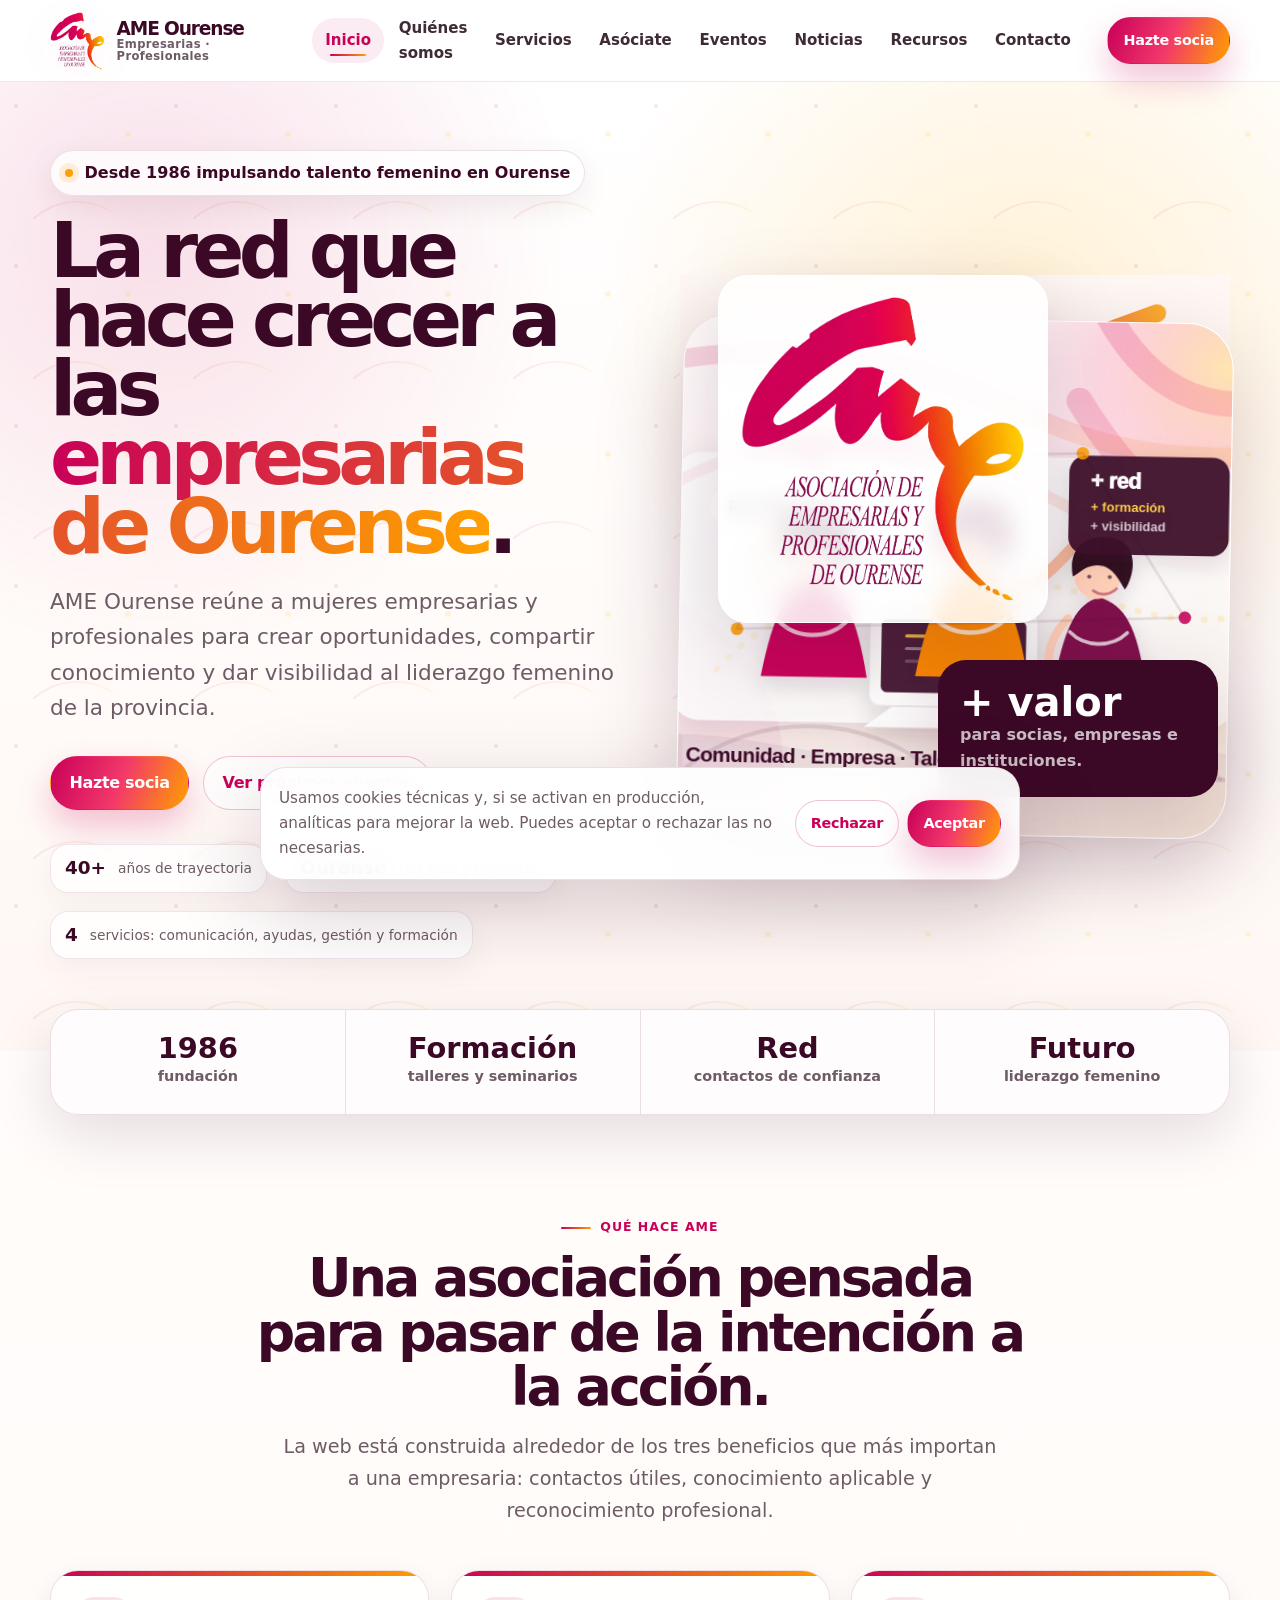
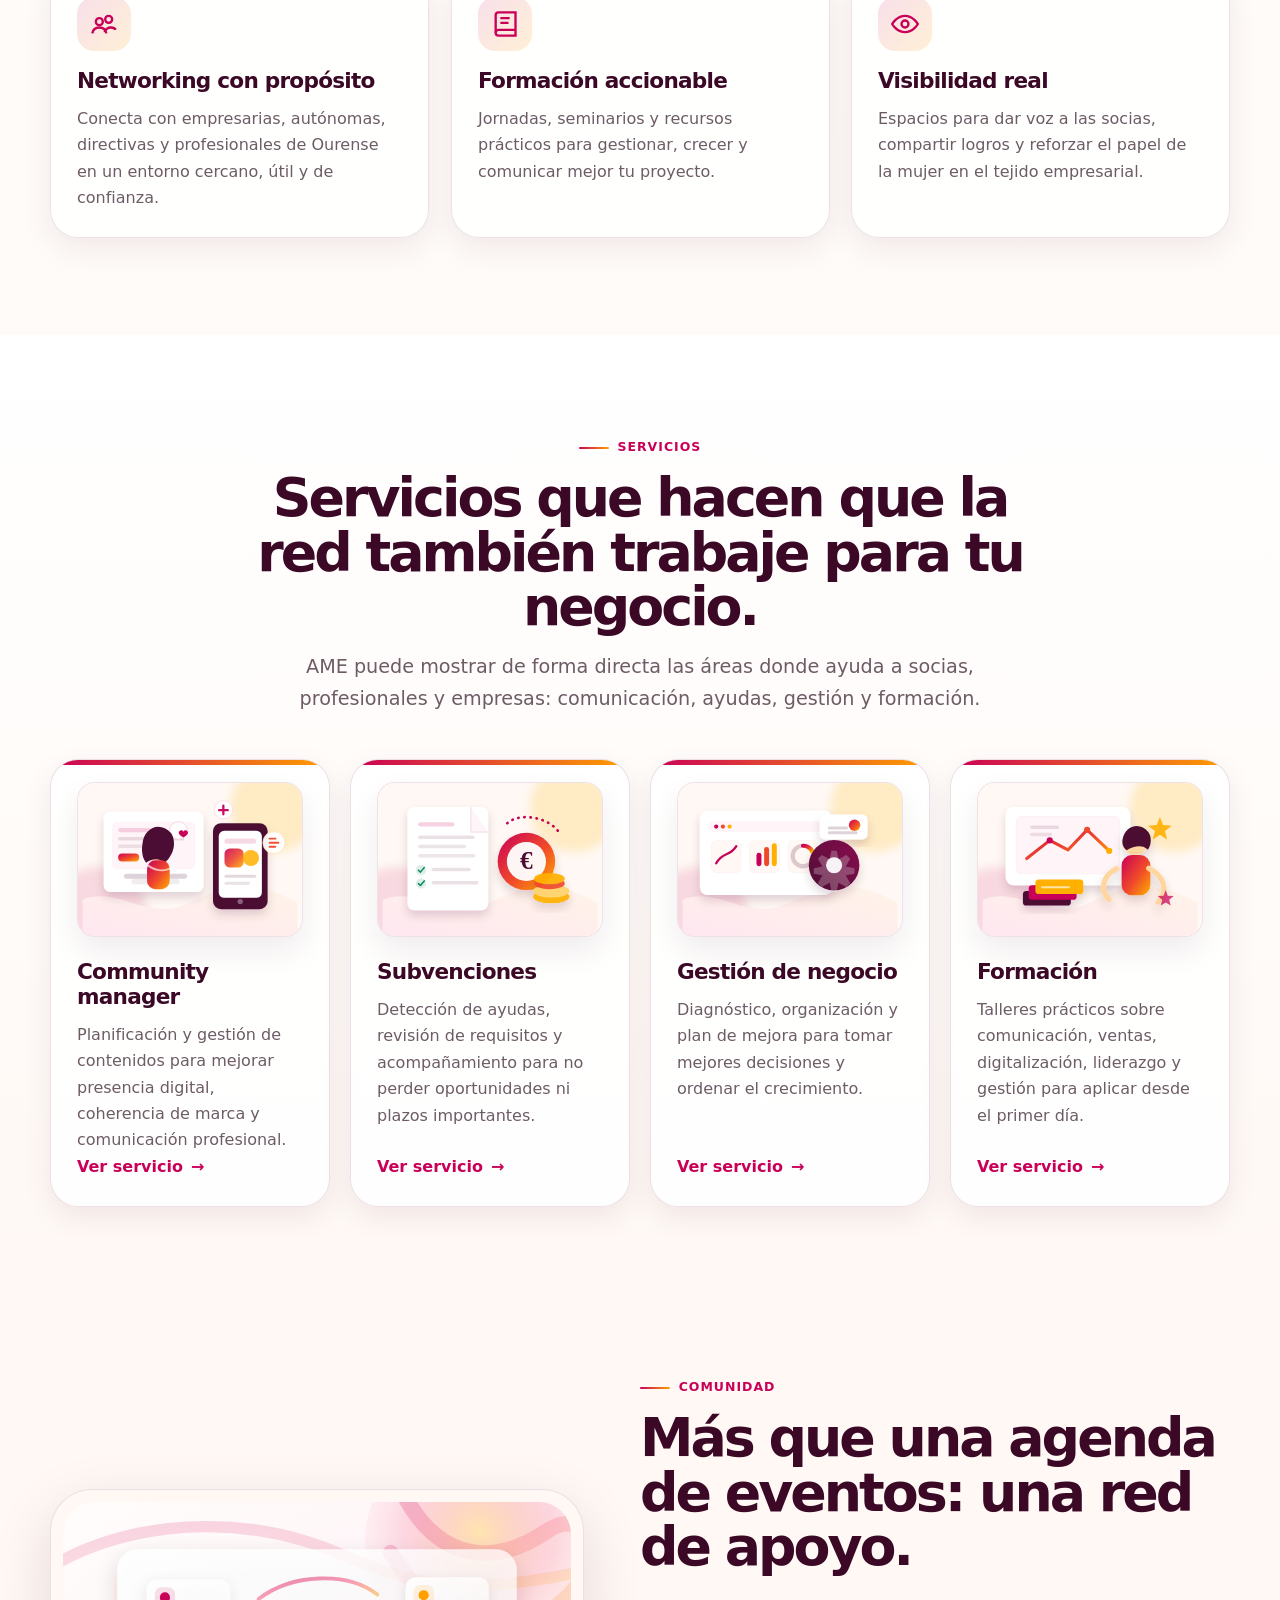
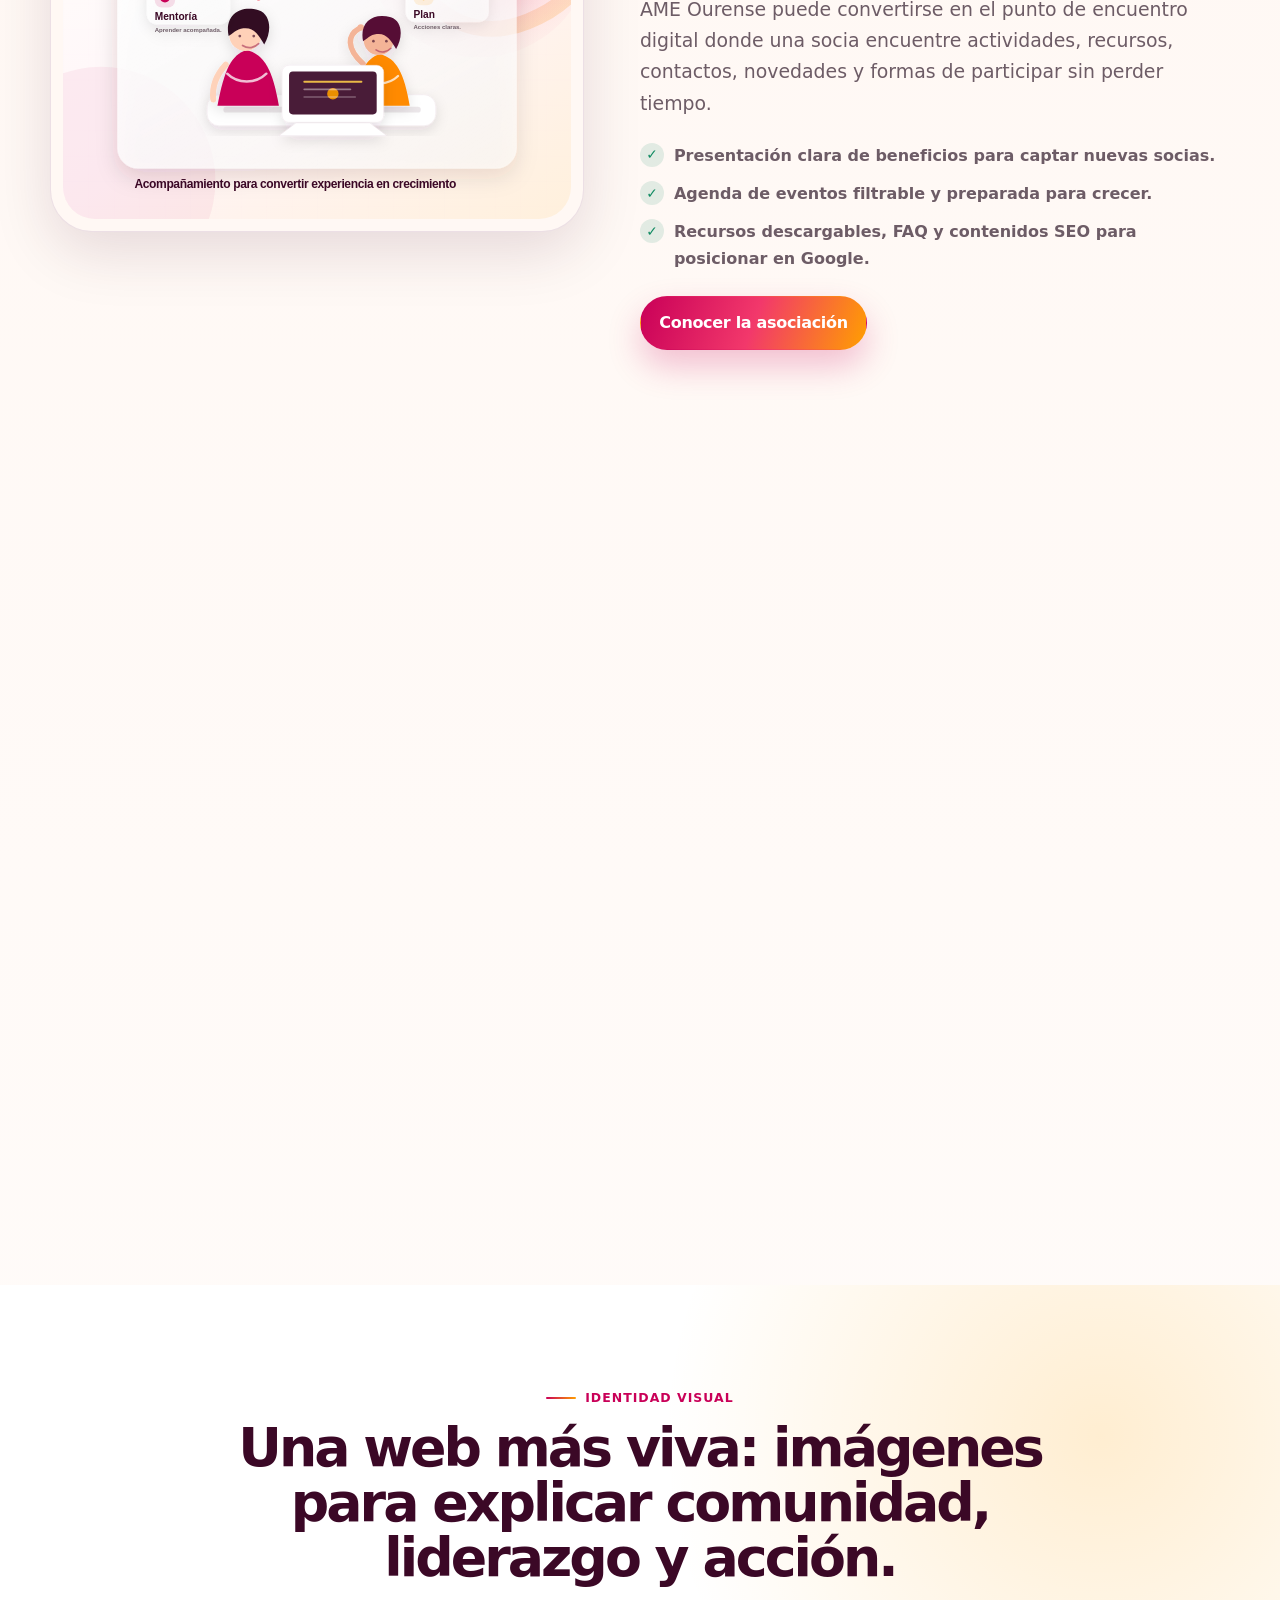
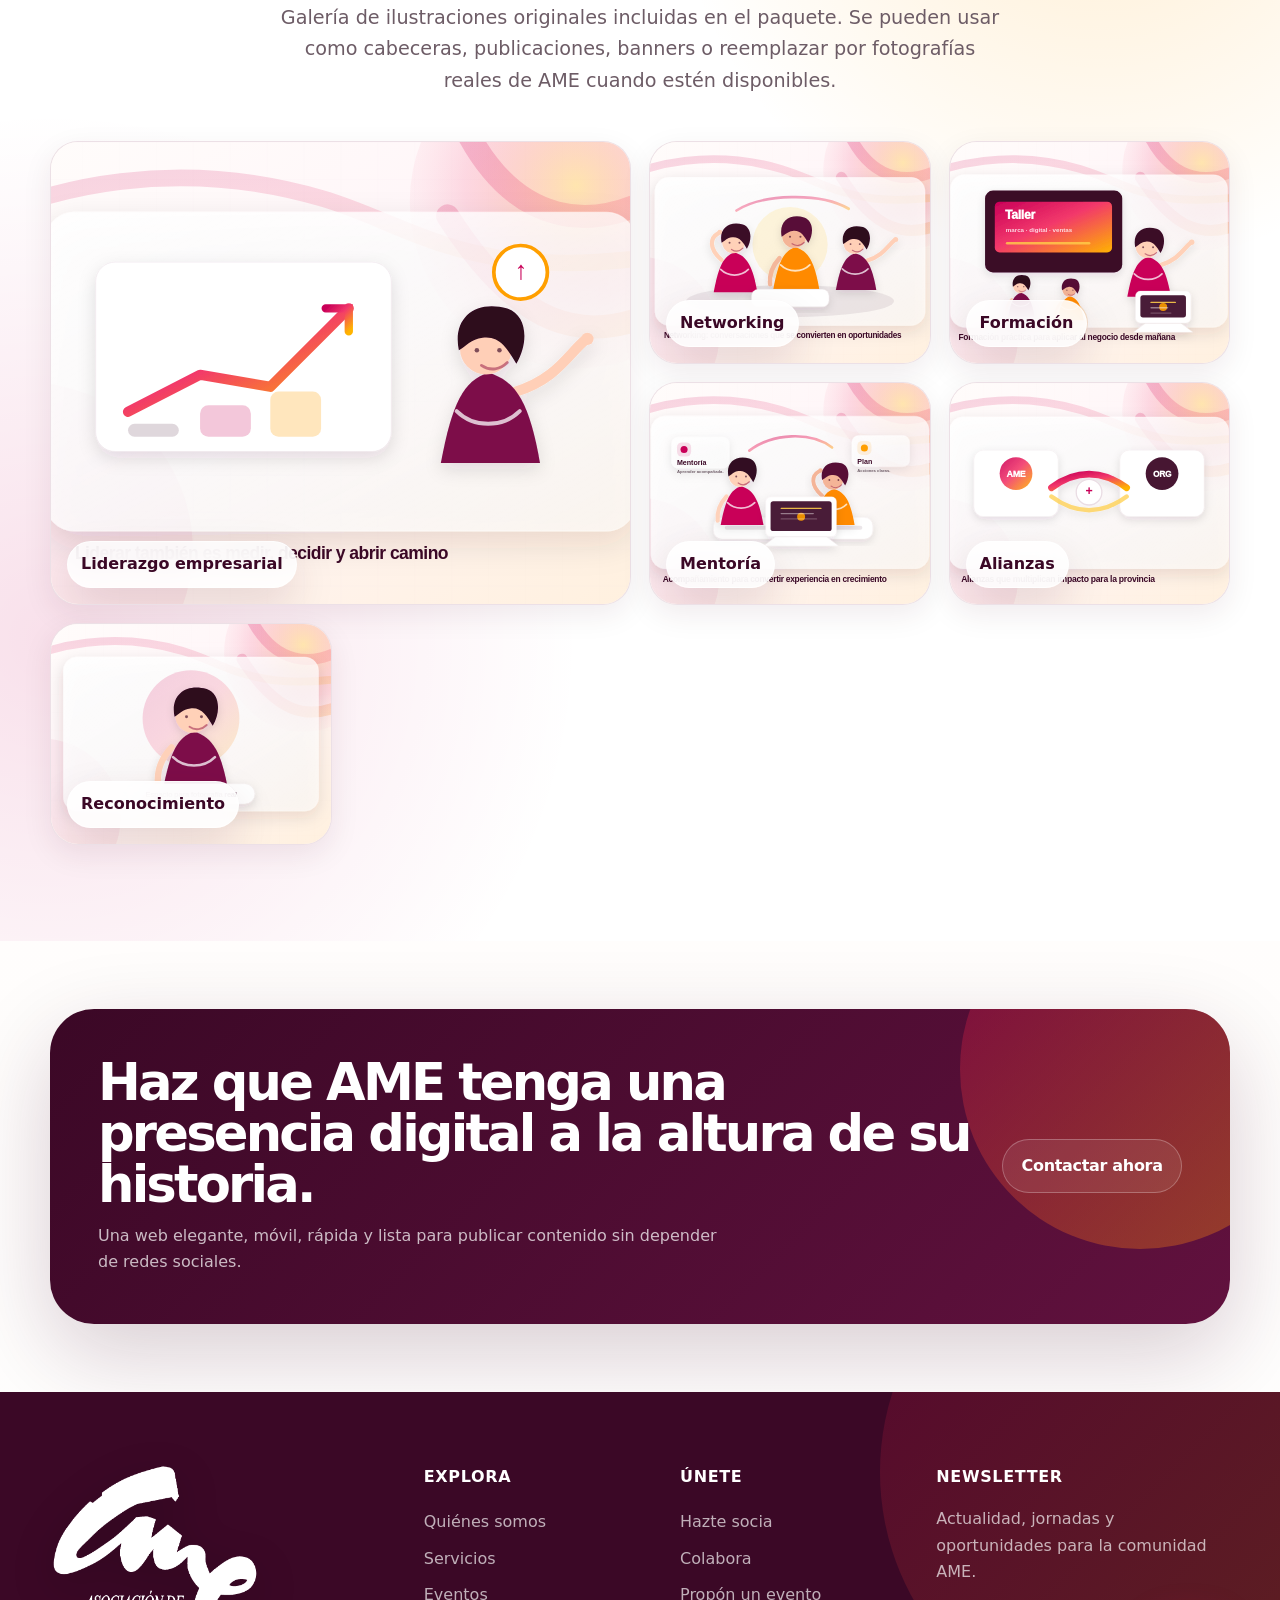
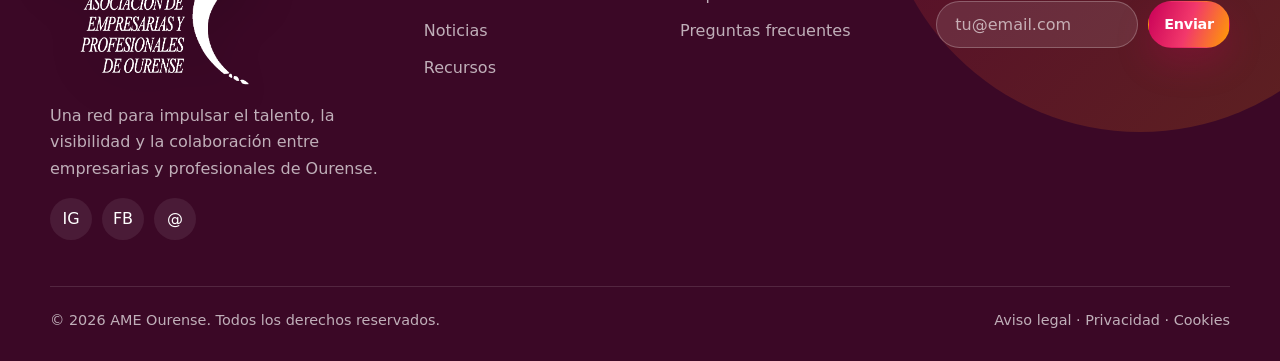
==== commit 0399b9b2: "Añadir servicios a la web" ====
--- a/index.html
+++ b/index.html
@@ -31,6 +31,7 @@
       <nav class="main-nav" aria-label="Navegación principal">
         <a href="index.html" data-nav="inicio">Inicio</a>
 <a href="sobre.html" data-nav="sobre">Quiénes somos</a>
+<a href="servicios.html" data-nav="servicios">Servicios</a>
 <a href="asociate.html" data-nav="asociate">Asóciate</a>
 <a href="eventos.html" data-nav="eventos">Eventos</a>
 <a href="noticias.html" data-nav="noticias">Noticias</a>
@@ -58,7 +59,7 @@
           <div class="hero-proof" aria-label="Datos destacados">
             <div class="proof-card"><strong>40+</strong><span>años de trayectoria</span></div>
             <div class="proof-card"><strong>Ourense</strong><span>red local y provincial</span></div>
-            <div class="proof-card"><strong>3</strong><span>ejes: red, formación, visibilidad</span></div>
+            <div class="proof-card"><strong>4</strong><span>servicios: comunicación, ayudas, gestión y formación</span></div>
           </div>
         </div>
         <div class="hero-visual reveal" aria-hidden="true">
@@ -83,6 +84,18 @@
         <div class="card-grid stagger"><article class="feature-card reveal" style="--i:0"><div class="card-icon"><svg viewBox="0 0 24 24" fill="none" stroke="currentColor" stroke-width="2"><path d="M16 11c1.66 0 3-1.34 3-3s-1.34-3-3-3-3 1.34-3 3 1.34 3 3 3Z"/><path d="M8 13c1.66 0 3-1.34 3-3S9.66 7 8 7s-3 1.34-3 3 1.34 3 3 3Z"/><path d="M2 20c.6-3.4 2.7-5 6-5s5.4 1.6 6 5"/><path d="M12.5 19c.8-2.7 2.8-4 5.5-4 2 0 3.4.7 4 2"/></svg></div><h3>Networking con propósito</h3><p>Conecta con empresarias, autónomas, directivas y profesionales de Ourense en un entorno cercano, útil y de confianza.</p></article>
 <article class="feature-card reveal" style="--i:1"><div class="card-icon"><svg viewBox="0 0 24 24" fill="none" stroke="currentColor" stroke-width="2"><path d="M4 19.5A2.5 2.5 0 0 1 6.5 17H21"/><path d="M6.5 2H21v20H6.5A2.5 2.5 0 0 1 4 19.5v-15A2.5 2.5 0 0 1 6.5 2Z"/><path d="M8 7h8M8 11h7"/></svg></div><h3>Formación accionable</h3><p>Jornadas, seminarios y recursos prácticos para gestionar, crecer y comunicar mejor tu proyecto.</p></article>
 <article class="feature-card reveal" style="--i:2"><div class="card-icon"><svg viewBox="0 0 24 24" fill="none" stroke="currentColor" stroke-width="2"><path d="M1 12s4-7 11-7 11 7 11 7-4 7-11 7S1 12 1 12Z"/><circle cx="12" cy="12" r="3"/></svg></div><h3>Visibilidad real</h3><p>Espacios para dar voz a las socias, compartir logros y reforzar el papel de la mujer en el tejido empresarial.</p></article></div>
+      </div>
+    </section>
+
+    <section class="section services-home" id="servicios-destacados">
+      <div class="container">
+        <div class="section-head reveal"><span class="eyebrow">Servicios</span><h2 class="section-title">Servicios que hacen que la red también trabaje para tu negocio.</h2><p class="section-subtitle">AME puede mostrar de forma directa las áreas donde ayuda a socias, profesionales y empresas: comunicación, ayudas, gestión y formación.</p></div>
+        <div class="services-grid stagger">
+          <article class="feature-card service-card reveal" style="--i:0"><img class="card-media" src="assets/img/visuals/service-community-manager.svg" alt="Community manager para empresas y profesionales" loading="lazy"><h3>Community manager</h3><p>Planificación y gestión de contenidos para mejorar presencia digital, coherencia de marca y comunicación profesional.</p><a class="text-link" href="servicios.html#community-manager">Ver servicio</a></article>
+          <article class="feature-card service-card reveal" style="--i:1"><img class="card-media" src="assets/img/visuals/service-subvenciones.svg" alt="Subvenciones y ayudas para negocios" loading="lazy"><h3>Subvenciones</h3><p>Detección de ayudas, revisión de requisitos y acompañamiento para no perder oportunidades ni plazos importantes.</p><a class="text-link" href="servicios.html#subvenciones">Ver servicio</a></article>
+          <article class="feature-card service-card reveal" style="--i:2"><img class="card-media" src="assets/img/visuals/service-business-management.svg" alt="Gestión de negocio" loading="lazy"><h3>Gestión de negocio</h3><p>Diagnóstico, organización y plan de mejora para tomar mejores decisiones y ordenar el crecimiento.</p><a class="text-link" href="servicios.html#gestion-negocio">Ver servicio</a></article>
+          <article class="feature-card service-card reveal" style="--i:3"><img class="card-media" src="assets/img/visuals/service-training.svg" alt="Formación para empresarias y profesionales" loading="lazy"><h3>Formación</h3><p>Talleres prácticos sobre comunicación, ventas, digitalización, liderazgo y gestión para aplicar desde el primer día.</p><a class="text-link" href="servicios.html#formacion">Ver servicio</a></article>
+        </div>
       </div>
     </section>
     <section class="section section-tight">
@@ -146,7 +159,7 @@
         </div>
       </div>
       <div class="footer-col"><h3>Explora</h3>
-        <a href="sobre.html">Quiénes somos</a><a href="eventos.html">Eventos</a><a href="noticias.html">Noticias</a><a href="recursos.html">Recursos</a>
+        <a href="sobre.html">Quiénes somos</a><a href="servicios.html">Servicios</a><a href="eventos.html">Eventos</a><a href="noticias.html">Noticias</a><a href="recursos.html">Recursos</a>
       </div>
       <div class="footer-col"><h3>Únete</h3>
         <a href="asociate.html">Hazte socia</a><a href="contacto.html">Colabora</a><a href="contacto.html">Propón un evento</a><a href="recursos.html#faq">Preguntas frecuentes</a>
--- a/assets/css/styles.css
+++ b/assets/css/styles.css
@@ -84,3 +84,15 @@
 @media (max-width:760px){body{line-height:1.58}.container{width:min(100% - 28px,var(--container))}.page-visual-card img{aspect-ratio:4/3;object-fit:cover}.page-visual-card figcaption{font-size:.92rem;padding:13px 15px}.card-media{aspect-ratio:4/3}.profile-media{aspect-ratio:4/3}.hero-visual{min-height:430px}.hero-visual-card{inset:22px 0 0 0}.hero-visual-card img.illustration{transform:none;filter:none}.logo-floating{width:58%;max-height:160px;overflow:hidden}.metric-floating{width:58%}.event-meta,.news-meta,.resource-top{gap:8px;flex-wrap:wrap}.pill{white-space:normal}.contact-list li{align-items:flex-start}.contact-list a{overflow-wrap:anywhere}.newsletter button{width:100%}.section-head{text-align:left}.section-head .section-subtitle{margin-left:0}.visual-gallery-section .section-head{text-align:left}.visual-tile figcaption{left:12px;right:12px;bottom:12px;width:max-content;max-width:calc(100% - 24px);font-size:.92rem}.band-content{gap:18px}.band-content .btn{width:100%}.page-title,.hero h1{overflow-wrap:balance}.page-intro,.hero-copy{overflow-wrap:break-word}}
 @media (max-width:520px){.site-header{height:70px}.brand img{height:44px}.menu-toggle{width:44px;height:44px}.main-nav{left:14px;right:14px;border-radius:22px}.hero-proof{grid-template-columns:1fr}.proof-card{align-items:flex-start}.strip-card{grid-template-columns:1fr}.visual-tile img,.visual-tile-large img{min-height:230px}.cookie-actions{grid-template-columns:1fr}.form .btn,.contact-card .btn{width:100%}.footer-logo{width:180px}.socials a{width:46px;height:46px}}
 @media (max-width:380px){.container{width:min(100% - 22px,var(--container))}.brand-name{font-size:.98rem}.brand-text{display:none}.hero h1{font-size:2.55rem}.page-title{font-size:2.35rem}.feature-card,.event-card,.news-card,.resource-card,.value-card,.team-card,.plan-card,.contact-card,.legal-content{padding:18px;border-radius:20px}.btn{white-space:normal;text-align:center}.metric-floating{display:none}.logo-floating{width:76%}}
+
+
+/* === Services page + service cards === */
+.services-home{background:linear-gradient(180deg,#fff 0%,#fff8f4 100%)}
+.services-grid{display:grid;grid-template-columns:repeat(4,1fr);gap:20px;align-items:stretch}
+.service-card{display:flex;flex-direction:column;gap:0}.service-card .card-media{aspect-ratio:16/11;margin-bottom:18px}.service-card .pill{align-self:flex-start;margin-bottom:10px}.service-card .btn,.service-card .text-link{margin-top:auto}.text-link{display:inline-flex;align-items:center;gap:8px;font-weight:900;color:var(--ame-rose);margin-top:18px}.text-link::after{content:"→";transition:transform .2s var(--ease)}.text-link:hover::after{transform:translateX(4px)}
+.mini-list{display:grid;gap:10px;margin:18px 0 22px;padding:0;list-style:none;color:var(--ame-muted);font-weight:650}.mini-list li{display:flex;gap:9px;align-items:flex-start}.mini-list li::before{content:"";width:9px;height:9px;margin-top:.55em;border-radius:50%;background:linear-gradient(135deg,var(--ame-rose),var(--ame-orange));flex:0 0 9px;box-shadow:0 0 0 5px rgba(201,0,88,.08)}
+.mini-services{display:grid;grid-template-columns:repeat(4,1fr);gap:14px}.mini-services a{padding:20px;border-radius:24px;background:#fff;border:1px solid rgba(234,221,228,.9);box-shadow:var(--shadow-sm);transition:.22s var(--ease)}.mini-services a:hover{transform:translateY(-5px);box-shadow:var(--shadow-md);border-color:rgba(201,0,88,.25)}.mini-services strong{display:block;color:var(--ame-plum);font-size:1.05rem}.mini-services span{display:block;color:var(--ame-muted);font-weight:700;margin-top:4px}
+.field select{width:100%;border:1px solid rgba(234,221,228,.95);border-radius:16px;padding:14px 16px;font:inherit;color:var(--ame-plum);background:#fff;box-shadow:0 8px 24px rgba(59,8,38,.04)}.field select:focus{outline:3px solid rgba(201,0,88,.18);border-color:rgba(201,0,88,.4)}
+@media (min-width:1061px) and (max-width:1240px){.main-nav a{padding:.62rem .58rem;font-size:.88rem}.nav-wrap{gap:14px}.brand-name{font-size:1.05rem}}
+@media (max-width:1060px){.services-grid,.mini-services{grid-template-columns:repeat(2,1fr)}}
+@media (max-width:760px){.services-grid,.mini-services{grid-template-columns:1fr}.service-card .card-media{aspect-ratio:4/3}.services-contact-strip{padding-bottom:0}.mini-services a{padding:18px;border-radius:20px}.main-nav a{font-size:1rem}}
--- a/assets/css/styles.css
+++ b/assets/css/styles.css
@@ -84,3 +84,15 @@
 @media (max-width:760px){body{line-height:1.58}.container{width:min(100% - 28px,var(--container))}.page-visual-card img{aspect-ratio:4/3;object-fit:cover}.page-visual-card figcaption{font-size:.92rem;padding:13px 15px}.card-media{aspect-ratio:4/3}.profile-media{aspect-ratio:4/3}.hero-visual{min-height:430px}.hero-visual-card{inset:22px 0 0 0}.hero-visual-card img.illustration{transform:none;filter:none}.logo-floating{width:58%;max-height:160px;overflow:hidden}.metric-floating{width:58%}.event-meta,.news-meta,.resource-top{gap:8px;flex-wrap:wrap}.pill{white-space:normal}.contact-list li{align-items:flex-start}.contact-list a{overflow-wrap:anywhere}.newsletter button{width:100%}.section-head{text-align:left}.section-head .section-subtitle{margin-left:0}.visual-gallery-section .section-head{text-align:left}.visual-tile figcaption{left:12px;right:12px;bottom:12px;width:max-content;max-width:calc(100% - 24px);font-size:.92rem}.band-content{gap:18px}.band-content .btn{width:100%}.page-title,.hero h1{overflow-wrap:balance}.page-intro,.hero-copy{overflow-wrap:break-word}}
 @media (max-width:520px){.site-header{height:70px}.brand img{height:44px}.menu-toggle{width:44px;height:44px}.main-nav{left:14px;right:14px;border-radius:22px}.hero-proof{grid-template-columns:1fr}.proof-card{align-items:flex-start}.strip-card{grid-template-columns:1fr}.visual-tile img,.visual-tile-large img{min-height:230px}.cookie-actions{grid-template-columns:1fr}.form .btn,.contact-card .btn{width:100%}.footer-logo{width:180px}.socials a{width:46px;height:46px}}
 @media (max-width:380px){.container{width:min(100% - 22px,var(--container))}.brand-name{font-size:.98rem}.brand-text{display:none}.hero h1{font-size:2.55rem}.page-title{font-size:2.35rem}.feature-card,.event-card,.news-card,.resource-card,.value-card,.team-card,.plan-card,.contact-card,.legal-content{padding:18px;border-radius:20px}.btn{white-space:normal;text-align:center}.metric-floating{display:none}.logo-floating{width:76%}}
+
+
+/* === Services page + service cards === */
+.services-home{background:linear-gradient(180deg,#fff 0%,#fff8f4 100%)}
+.services-grid{display:grid;grid-template-columns:repeat(4,1fr);gap:20px;align-items:stretch}
+.service-card{display:flex;flex-direction:column;gap:0}.service-card .card-media{aspect-ratio:16/11;margin-bottom:18px}.service-card .pill{align-self:flex-start;margin-bottom:10px}.service-card .btn,.service-card .text-link{margin-top:auto}.text-link{display:inline-flex;align-items:center;gap:8px;font-weight:900;color:var(--ame-rose);margin-top:18px}.text-link::after{content:"→";transition:transform .2s var(--ease)}.text-link:hover::after{transform:translateX(4px)}
+.mini-list{display:grid;gap:10px;margin:18px 0 22px;padding:0;list-style:none;color:var(--ame-muted);font-weight:650}.mini-list li{display:flex;gap:9px;align-items:flex-start}.mini-list li::before{content:"";width:9px;height:9px;margin-top:.55em;border-radius:50%;background:linear-gradient(135deg,var(--ame-rose),var(--ame-orange));flex:0 0 9px;box-shadow:0 0 0 5px rgba(201,0,88,.08)}
+.mini-services{display:grid;grid-template-columns:repeat(4,1fr);gap:14px}.mini-services a{padding:20px;border-radius:24px;background:#fff;border:1px solid rgba(234,221,228,.9);box-shadow:var(--shadow-sm);transition:.22s var(--ease)}.mini-services a:hover{transform:translateY(-5px);box-shadow:var(--shadow-md);border-color:rgba(201,0,88,.25)}.mini-services strong{display:block;color:var(--ame-plum);font-size:1.05rem}.mini-services span{display:block;color:var(--ame-muted);font-weight:700;margin-top:4px}
+.field select{width:100%;border:1px solid rgba(234,221,228,.95);border-radius:16px;padding:14px 16px;font:inherit;color:var(--ame-plum);background:#fff;box-shadow:0 8px 24px rgba(59,8,38,.04)}.field select:focus{outline:3px solid rgba(201,0,88,.18);border-color:rgba(201,0,88,.4)}
+@media (min-width:1061px) and (max-width:1240px){.main-nav a{padding:.62rem .58rem;font-size:.88rem}.nav-wrap{gap:14px}.brand-name{font-size:1.05rem}}
+@media (max-width:1060px){.services-grid,.mini-services{grid-template-columns:repeat(2,1fr)}}
+@media (max-width:760px){.services-grid,.mini-services{grid-template-columns:1fr}.service-card .card-media{aspect-ratio:4/3}.services-contact-strip{padding-bottom:0}.mini-services a{padding:18px;border-radius:20px}.main-nav a{font-size:1rem}}
